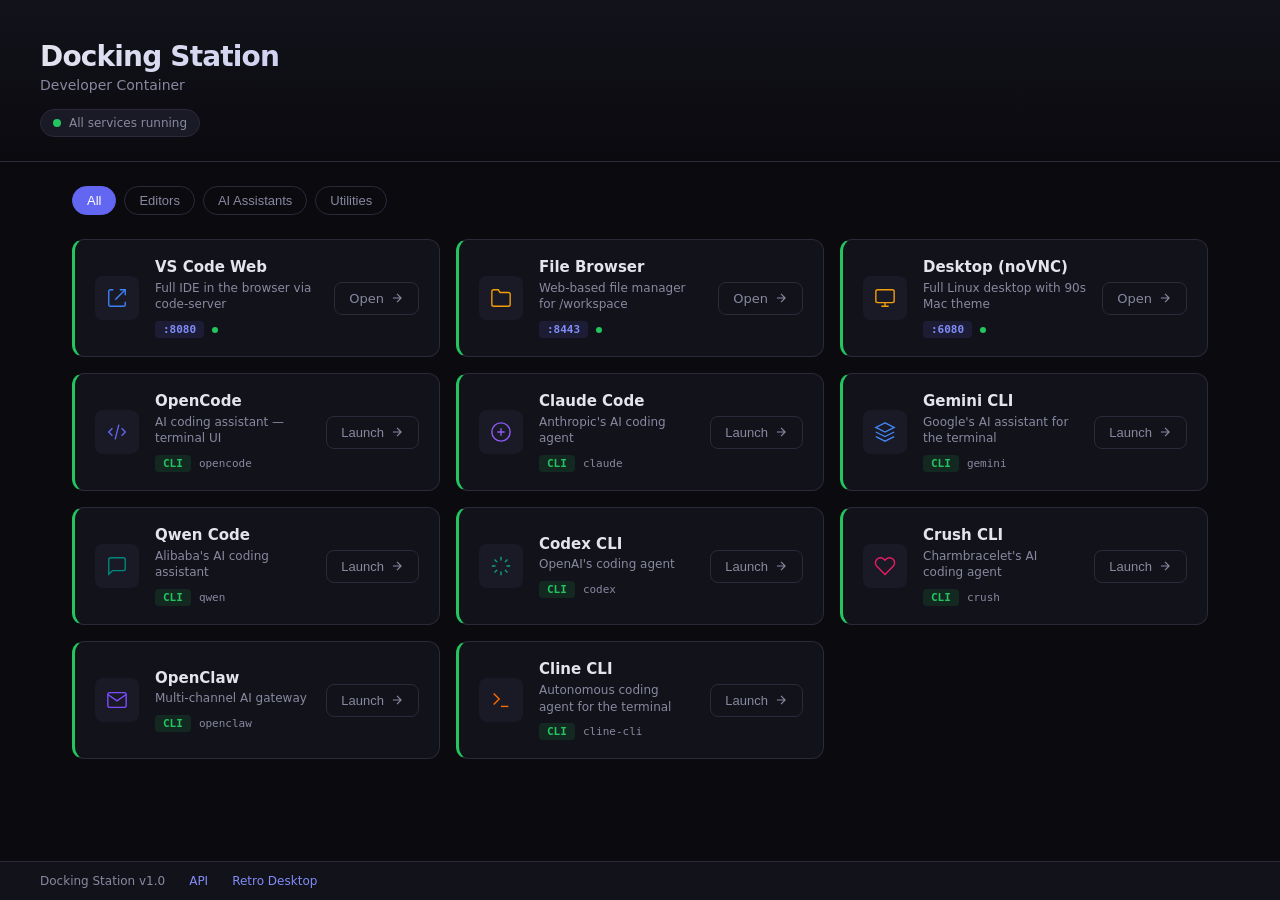
==== dev-container/dashboard/index.html @ e9df4986 "Initial commit: Docking Station developer container Docker container (Ubuntu 22.04, Node 22) with 10" ====
<!DOCTYPE html>
<html lang="en" data-app="dockingstation" data-version="1.0.0">
<head>
  <meta charset="utf-8">
  <meta name="viewport" content="width=device-width, initial-scale=1">
  <title>Docking Station</title>
  <meta name="description" content="Developer container dashboard with AI coding tools">
  <link rel="stylesheet" href="style.css">
  <script type="application/ld+json">
  {
    "@context": "https://schema.org",
    "@type": "WebApplication",
    "name": "Docking Station",
    "description": "Developer container with 10 AI coding tools, accessible via web dashboard",
    "applicationCategory": "DeveloperApplication",
    "operatingSystem": "Ubuntu 22.04 LTS"
  }
  </script>
</head>
<body>
  <header role="banner">
    <div class="header-content">
      <h1>Docking Station</h1>
      <p class="subtitle">Developer Container</p>
      <div class="status-bar" role="status" aria-live="polite">
        <span class="status-dot" id="status-dot"></span>
        <span id="status-text">Checking services...</span>
      </div>
    </div>
  </header>

  <main role="main">
    <nav aria-label="Tool categories">
      <div class="filter-bar">
        <button class="filter-btn active" data-filter="all">All</button>
        <button class="filter-btn" data-filter="editor">Editors</button>
        <button class="filter-btn" data-filter="ai">AI Assistants</button>
        <button class="filter-btn" data-filter="utility">Utilities</button>
      </div>
    </nav>

    <section class="tools-grid" aria-label="Available tools">
      <!-- Each tool card has data attributes for agent parsing -->

      <article class="tool-card" data-tool="code-server" data-category="editor" data-port="8080" data-status="unknown">
        <div class="card-icon editor-icon">
          <svg viewBox="0 0 24 24" fill="none" stroke="currentColor" stroke-width="1.5">
            <path d="M8 3H5a2 2 0 00-2 2v14a2 2 0 002 2h14a2 2 0 002-2v-3"/>
            <path d="M15 3h6v6"/><path d="M10 14L21 3"/>
          </svg>
        </div>
        <div class="card-body">
          <h2>VS Code Web</h2>
          <p class="card-desc">Full IDE in the browser via code-server</p>
          <div class="card-meta">
            <span class="port-badge">:8080</span>
            <span class="status-indicator" aria-label="status"></span>
          </div>
        </div>
        <a href="/code-server/" class="card-link" target="_blank" rel="noopener" aria-label="Open VS Code Web">
          <span class="link-text">Open</span>
          <svg viewBox="0 0 24 24" fill="none" stroke="currentColor" stroke-width="2" class="arrow-icon">
            <path d="M5 12h14M12 5l7 7-7 7"/>
          </svg>
        </a>
      </article>

      <article class="tool-card" data-tool="filebrowser" data-category="utility" data-port="8443" data-status="unknown">
        <div class="card-icon utility-icon">
          <svg viewBox="0 0 24 24" fill="none" stroke="currentColor" stroke-width="1.5">
            <path d="M22 19a2 2 0 01-2 2H4a2 2 0 01-2-2V5a2 2 0 012-2h5l2 3h9a2 2 0 012 2z"/>
          </svg>
        </div>
        <div class="card-body">
          <h2>File Browser</h2>
          <p class="card-desc">Web-based file manager for /workspace</p>
          <div class="card-meta">
            <span class="port-badge">:8443</span>
            <span class="status-indicator" aria-label="status"></span>
          </div>
        </div>
        <a href="/files/" class="card-link" target="_blank" rel="noopener" aria-label="Open File Browser">
          <span class="link-text">Open</span>
          <svg viewBox="0 0 24 24" fill="none" stroke="currentColor" stroke-width="2" class="arrow-icon">
            <path d="M5 12h14M12 5l7 7-7 7"/>
          </svg>
        </a>
      </article>

      <article class="tool-card" data-tool="novnc" data-category="utility" data-port="6080" data-status="unknown">
        <div class="card-icon utility-icon">
          <svg viewBox="0 0 24 24" fill="none" stroke="currentColor" stroke-width="1.5">
            <rect x="2" y="3" width="20" height="14" rx="2"/>
            <path d="M8 21h8M12 17v4"/>
          </svg>
        </div>
        <div class="card-body">
          <h2>Desktop (noVNC)</h2>
          <p class="card-desc">Full Linux desktop with 90s Mac theme</p>
          <div class="card-meta">
            <span class="port-badge">:6080</span>
            <span class="status-indicator" aria-label="status"></span>
          </div>
        </div>
        <a href="/desktop/" class="card-link" target="_blank" rel="noopener" aria-label="Open Desktop">
          <span class="link-text">Open</span>
          <svg viewBox="0 0 24 24" fill="none" stroke="currentColor" stroke-width="2" class="arrow-icon">
            <path d="M5 12h14M12 5l7 7-7 7"/>
          </svg>
        </a>
      </article>

      <article class="tool-card cli-tool" data-tool="opencode" data-category="ai" data-command="opencode" data-status="installed">
        <div class="card-icon ai-icon">
          <svg viewBox="0 0 24 24" fill="none" stroke="currentColor" stroke-width="1.5">
            <path d="M7 8l-4 4 4 4M17 8l4 4-4 4M14 4l-4 16"/>
          </svg>
        </div>
        <div class="card-body">
          <h2>OpenCode</h2>
          <p class="card-desc">AI coding assistant — terminal UI</p>
          <div class="card-meta">
            <span class="cli-badge">CLI</span>
            <code class="cmd">opencode</code>
          </div>
        </div>
        <button class="card-link launch-cli" data-cmd="opencode" aria-label="Launch OpenCode in terminal">
          <span class="link-text">Launch</span>
          <svg viewBox="0 0 24 24" fill="none" stroke="currentColor" stroke-width="2" class="arrow-icon">
            <path d="M5 12h14M12 5l7 7-7 7"/>
          </svg>
        </button>
      </article>

      <article class="tool-card cli-tool" data-tool="claude-code" data-category="ai" data-command="claude" data-status="installed">
        <div class="card-icon ai-icon" style="--accent: #8B5CF6">
          <svg viewBox="0 0 24 24" fill="none" stroke="currentColor" stroke-width="1.5">
            <circle cx="12" cy="12" r="10"/><path d="M8 12h8M12 8v8"/>
          </svg>
        </div>
        <div class="card-body">
          <h2>Claude Code</h2>
          <p class="card-desc">Anthropic's AI coding agent</p>
          <div class="card-meta">
            <span class="cli-badge">CLI</span>
            <code class="cmd">claude</code>
          </div>
        </div>
        <button class="card-link launch-cli" data-cmd="claude" aria-label="Launch Claude Code in terminal">
          <span class="link-text">Launch</span>
          <svg viewBox="0 0 24 24" fill="none" stroke="currentColor" stroke-width="2" class="arrow-icon">
            <path d="M5 12h14M12 5l7 7-7 7"/>
          </svg>
        </button>
      </article>

      <article class="tool-card cli-tool" data-tool="gemini-cli" data-category="ai" data-command="gemini" data-status="installed">
        <div class="card-icon ai-icon" style="--accent: #4285F4">
          <svg viewBox="0 0 24 24" fill="none" stroke="currentColor" stroke-width="1.5">
            <path d="M12 2L2 7l10 5 10-5-10-5zM2 17l10 5 10-5M2 12l10 5 10-5"/>
          </svg>
        </div>
        <div class="card-body">
          <h2>Gemini CLI</h2>
          <p class="card-desc">Google's AI assistant for the terminal</p>
          <div class="card-meta">
            <span class="cli-badge">CLI</span>
            <code class="cmd">gemini</code>
          </div>
        </div>
        <button class="card-link launch-cli" data-cmd="gemini" aria-label="Launch Gemini CLI in terminal">
          <span class="link-text">Launch</span>
          <svg viewBox="0 0 24 24" fill="none" stroke="currentColor" stroke-width="2" class="arrow-icon">
            <path d="M5 12h14M12 5l7 7-7 7"/>
          </svg>
        </button>
      </article>

      <article class="tool-card cli-tool" data-tool="qwen-code" data-category="ai" data-command="qwen" data-status="installed">
        <div class="card-icon ai-icon" style="--accent: #00897B">
          <svg viewBox="0 0 24 24" fill="none" stroke="currentColor" stroke-width="1.5">
            <path d="M21 15a2 2 0 01-2 2H7l-4 4V5a2 2 0 012-2h14a2 2 0 012 2z"/>
          </svg>
        </div>
        <div class="card-body">
          <h2>Qwen Code</h2>
          <p class="card-desc">Alibaba's AI coding assistant</p>
          <div class="card-meta">
            <span class="cli-badge">CLI</span>
            <code class="cmd">qwen</code>
          </div>
        </div>
        <button class="card-link launch-cli" data-cmd="qwen" aria-label="Launch Qwen Code in terminal">
          <span class="link-text">Launch</span>
          <svg viewBox="0 0 24 24" fill="none" stroke="currentColor" stroke-width="2" class="arrow-icon">
            <path d="M5 12h14M12 5l7 7-7 7"/>
          </svg>
        </button>
      </article>

      <article class="tool-card cli-tool" data-tool="codex-cli" data-category="ai" data-command="codex" data-status="installed">
        <div class="card-icon ai-icon" style="--accent: #10A37F">
          <svg viewBox="0 0 24 24" fill="none" stroke="currentColor" stroke-width="1.5">
            <path d="M12 2v4M12 18v4M4.93 4.93l2.83 2.83M16.24 16.24l2.83 2.83M2 12h4M18 12h4M4.93 19.07l2.83-2.83M16.24 7.76l2.83-2.83"/>
          </svg>
        </div>
        <div class="card-body">
          <h2>Codex CLI</h2>
          <p class="card-desc">OpenAI's coding agent</p>
          <div class="card-meta">
            <span class="cli-badge">CLI</span>
            <code class="cmd">codex</code>
          </div>
        </div>
        <button class="card-link launch-cli" data-cmd="codex" aria-label="Launch Codex CLI in terminal">
          <span class="link-text">Launch</span>
          <svg viewBox="0 0 24 24" fill="none" stroke="currentColor" stroke-width="2" class="arrow-icon">
            <path d="M5 12h14M12 5l7 7-7 7"/>
          </svg>
        </button>
      </article>

      <article class="tool-card cli-tool" data-tool="crush-cli" data-category="ai" data-command="crush" data-status="installed">
        <div class="card-icon ai-icon" style="--accent: #E91E63">
          <svg viewBox="0 0 24 24" fill="none" stroke="currentColor" stroke-width="1.5">
            <path d="M20.84 4.61a5.5 5.5 0 00-7.78 0L12 5.67l-1.06-1.06a5.5 5.5 0 00-7.78 7.78l1.06 1.06L12 21.23l7.78-7.78 1.06-1.06a5.5 5.5 0 000-7.78z"/>
          </svg>
        </div>
        <div class="card-body">
          <h2>Crush CLI</h2>
          <p class="card-desc">Charmbracelet's AI coding agent</p>
          <div class="card-meta">
            <span class="cli-badge">CLI</span>
            <code class="cmd">crush</code>
          </div>
        </div>
        <button class="card-link launch-cli" data-cmd="crush" aria-label="Launch Crush CLI in terminal">
          <span class="link-text">Launch</span>
          <svg viewBox="0 0 24 24" fill="none" stroke="currentColor" stroke-width="2" class="arrow-icon">
            <path d="M5 12h14M12 5l7 7-7 7"/>
          </svg>
        </button>
      </article>

      <article class="tool-card cli-tool" data-tool="openclaw" data-category="ai" data-command="openclaw" data-status="installed">
        <div class="card-icon ai-icon" style="--accent: #7C4DFF">
          <svg viewBox="0 0 24 24" fill="none" stroke="currentColor" stroke-width="1.5">
            <path d="M4 4h16c1.1 0 2 .9 2 2v12c0 1.1-.9 2-2 2H4c-1.1 0-2-.9-2-2V6c0-1.1.9-2 2-2z"/>
            <path d="M22 6l-10 7L2 6"/>
          </svg>
        </div>
        <div class="card-body">
          <h2>OpenClaw</h2>
          <p class="card-desc">Multi-channel AI gateway</p>
          <div class="card-meta">
            <span class="cli-badge">CLI</span>
            <code class="cmd">openclaw</code>
          </div>
        </div>
        <button class="card-link launch-cli" data-cmd="openclaw" aria-label="Launch OpenClaw in terminal">
          <span class="link-text">Launch</span>
          <svg viewBox="0 0 24 24" fill="none" stroke="currentColor" stroke-width="2" class="arrow-icon">
            <path d="M5 12h14M12 5l7 7-7 7"/>
          </svg>
        </button>
      </article>

      <article class="tool-card cli-tool" data-tool="cline-cli" data-category="ai" data-command="cline-cli" data-status="installed">
        <div class="card-icon ai-icon" style="--accent: #FF6D00">
          <svg viewBox="0 0 24 24" fill="none" stroke="currentColor" stroke-width="1.5">
            <polyline points="4 17 10 11 4 5"/><line x1="12" y1="19" x2="20" y2="19"/>
          </svg>
        </div>
        <div class="card-body">
          <h2>Cline CLI</h2>
          <p class="card-desc">Autonomous coding agent for the terminal</p>
          <div class="card-meta">
            <span class="cli-badge">CLI</span>
            <code class="cmd">cline-cli</code>
          </div>
        </div>
        <button class="card-link launch-cli" data-cmd="cline-cli" aria-label="Launch Cline CLI in terminal">
          <span class="link-text">Launch</span>
          <svg viewBox="0 0 24 24" fill="none" stroke="currentColor" stroke-width="2" class="arrow-icon">
            <path d="M5 12h14M12 5l7 7-7 7"/>
          </svg>
        </button>
      </article>

    </section>
  </main>

  <footer role="contentinfo">
    <div class="footer-content">
      <span>Docking Station v1.0</span>
      <a href="/api/tools" target="_blank" aria-label="Tools API (JSON)">API</a>
      <a href="/desktop/" target="_blank" aria-label="Open retro desktop">Retro Desktop</a>
    </div>
  </footer>

  <script src="app.js"></script>
</body>
</html>
---- dev-container/dashboard/style.css ----
/* ── Docking Station Dashboard ── */

:root {
  --bg:        #0a0a0f;
  --surface:   #12121a;
  --surface-2: #1a1a26;
  --border:    #2a2a3a;
  --text:      #e4e4ef;
  --text-dim:  #8888a0;
  --accent:    #6366f1;
  --accent-2:  #818cf8;
  --green:     #22c55e;
  --red:       #ef4444;
  --yellow:    #eab308;
  --radius:    12px;
  --radius-sm: 8px;
}

* { margin: 0; padding: 0; box-sizing: border-box; }

body {
  font-family: -apple-system, BlinkMacSystemFont, 'Inter', 'Segoe UI', system-ui, sans-serif;
  background: var(--bg);
  color: var(--text);
  min-height: 100vh;
  -webkit-font-smoothing: antialiased;
}

/* ── Header ── */

header {
  padding: 2.5rem 2rem 1.5rem;
  background: linear-gradient(180deg, var(--surface) 0%, transparent 100%);
  border-bottom: 1px solid var(--border);
}

.header-content {
  max-width: 1200px;
  margin: 0 auto;
}

h1 {
  font-size: 1.75rem;
  font-weight: 700;
  letter-spacing: -0.03em;
  background: linear-gradient(135deg, var(--text) 0%, var(--accent-2) 100%);
  -webkit-background-clip: text;
  -webkit-text-fill-color: transparent;
  background-clip: text;
}

.subtitle {
  color: var(--text-dim);
  font-size: 0.875rem;
  margin-top: 0.25rem;
}

.status-bar {
  display: inline-flex;
  align-items: center;
  gap: 0.5rem;
  margin-top: 1rem;
  padding: 0.375rem 0.75rem;
  background: var(--surface-2);
  border: 1px solid var(--border);
  border-radius: 100px;
  font-size: 0.75rem;
  color: var(--text-dim);
}

.status-dot {
  width: 8px;
  height: 8px;
  border-radius: 50%;
  background: var(--yellow);
  transition: background 0.3s;
}

.status-dot.ok { background: var(--green); }
.status-dot.err { background: var(--red); }

/* ── Filter bar ── */

.filter-bar {
  max-width: 1200px;
  margin: 1.5rem auto 0;
  padding: 0 2rem;
  display: flex;
  gap: 0.5rem;
}

.filter-btn {
  padding: 0.375rem 0.875rem;
  border: 1px solid var(--border);
  border-radius: 100px;
  background: transparent;
  color: var(--text-dim);
  font-size: 0.8125rem;
  cursor: pointer;
  transition: all 0.2s;
}

.filter-btn:hover {
  border-color: var(--accent);
  color: var(--text);
}

.filter-btn.active {
  background: var(--accent);
  border-color: var(--accent);
  color: #fff;
}

/* ── Tools Grid ── */

.tools-grid {
  max-width: 1200px;
  margin: 1.5rem auto 3rem;
  padding: 0 2rem;
  display: grid;
  grid-template-columns: repeat(auto-fill, minmax(320px, 1fr));
  gap: 1rem;
}

/* ── Tool Card ── */

.tool-card {
  position: relative;
  display: grid;
  grid-template-columns: auto 1fr auto;
  align-items: center;
  gap: 1rem;
  padding: 1.125rem 1.25rem;
  background: var(--surface);
  border: 1px solid var(--border);
  border-radius: var(--radius);
  transition: all 0.2s ease;
}

.tool-card:hover {
  border-color: var(--accent);
  background: var(--surface-2);
  transform: translateY(-1px);
  box-shadow: 0 4px 24px rgba(99, 102, 241, 0.08);
}

.tool-card[data-status="up"] {
  border-left: 3px solid var(--green);
}

.tool-card[data-status="down"] {
  border-left: 3px solid var(--red);
  opacity: 0.6;
}

.tool-card.hidden {
  display: none;
}

/* ── Card Icon ── */

.card-icon {
  width: 44px;
  height: 44px;
  display: flex;
  align-items: center;
  justify-content: center;
  border-radius: var(--radius-sm);
  background: var(--surface-2);
  color: var(--accent, #6366f1);
}

.card-icon svg {
  width: 22px;
  height: 22px;
}

.editor-icon { color: #3B82F6; }
.ai-icon     { color: var(--accent, #6366f1); }
.utility-icon { color: #F59E0B; }

/* ── Card Body ── */

.card-body h2 {
  font-size: 0.9375rem;
  font-weight: 600;
  line-height: 1.3;
}

.card-desc {
  font-size: 0.75rem;
  color: var(--text-dim);
  margin-top: 0.125rem;
  line-height: 1.4;
}

.card-meta {
  display: flex;
  align-items: center;
  gap: 0.5rem;
  margin-top: 0.5rem;
}

.port-badge, .cli-badge {
  padding: 0.125rem 0.5rem;
  border-radius: 4px;
  font-size: 0.6875rem;
  font-weight: 600;
  font-family: 'SF Mono', 'Fira Code', monospace;
}

.port-badge {
  background: rgba(99, 102, 241, 0.12);
  color: var(--accent-2);
}

.cli-badge {
  background: rgba(34, 197, 94, 0.12);
  color: var(--green);
}

.cmd {
  font-size: 0.6875rem;
  color: var(--text-dim);
  font-family: 'SF Mono', 'Fira Code', monospace;
}

.status-indicator {
  width: 6px;
  height: 6px;
  border-radius: 50%;
  background: var(--text-dim);
  transition: background 0.3s;
}

.tool-card[data-status="up"] .status-indicator { background: var(--green); }
.tool-card[data-status="down"] .status-indicator { background: var(--red); }

/* ── Card Link / Launch Button ── */

.card-link {
  display: flex;
  align-items: center;
  gap: 0.375rem;
  padding: 0.5rem 0.875rem;
  border: 1px solid var(--border);
  border-radius: var(--radius-sm);
  background: transparent;
  color: var(--text-dim);
  text-decoration: none;
  font-size: 0.8125rem;
  font-weight: 500;
  cursor: pointer;
  transition: all 0.2s;
  white-space: nowrap;
}

.card-link:hover {
  background: var(--accent);
  border-color: var(--accent);
  color: #fff;
}

.arrow-icon {
  width: 14px;
  height: 14px;
  transition: transform 0.2s;
}

.card-link:hover .arrow-icon {
  transform: translateX(2px);
}

/* ── Footer ── */

footer {
  position: fixed;
  bottom: 0;
  left: 0;
  right: 0;
  padding: 0.75rem 2rem;
  background: var(--surface);
  border-top: 1px solid var(--border);
}

.footer-content {
  max-width: 1200px;
  margin: 0 auto;
  display: flex;
  align-items: center;
  gap: 1.5rem;
  font-size: 0.75rem;
  color: var(--text-dim);
}

.footer-content a {
  color: var(--accent-2);
  text-decoration: none;
}

.footer-content a:hover {
  text-decoration: underline;
}

/* ── Responsive ── */

@media (max-width: 700px) {
  .tools-grid {
    grid-template-columns: 1fr;
    padding: 0 1rem;
  }

  header { padding: 1.5rem 1rem 1rem; }
  .filter-bar { padding: 0 1rem; }
}

/* ── Animation ── */

@keyframes fadeIn {
  from { opacity: 0; transform: translateY(8px); }
  to   { opacity: 1; transform: translateY(0); }
}

.tool-card {
  animation: fadeIn 0.3s ease both;
}

.tool-card:nth-child(1)  { animation-delay: 0.02s; }
.tool-card:nth-child(2)  { animation-delay: 0.04s; }
.tool-card:nth-child(3)  { animation-delay: 0.06s; }
.tool-card:nth-child(4)  { animation-delay: 0.08s; }
.tool-card:nth-child(5)  { animation-delay: 0.10s; }
.tool-card:nth-child(6)  { animation-delay: 0.12s; }
.tool-card:nth-child(7)  { animation-delay: 0.14s; }
.tool-card:nth-child(8)  { animation-delay: 0.16s; }
.tool-card:nth-child(9)  { animation-delay: 0.18s; }
.tool-card:nth-child(10) { animation-delay: 0.20s; }
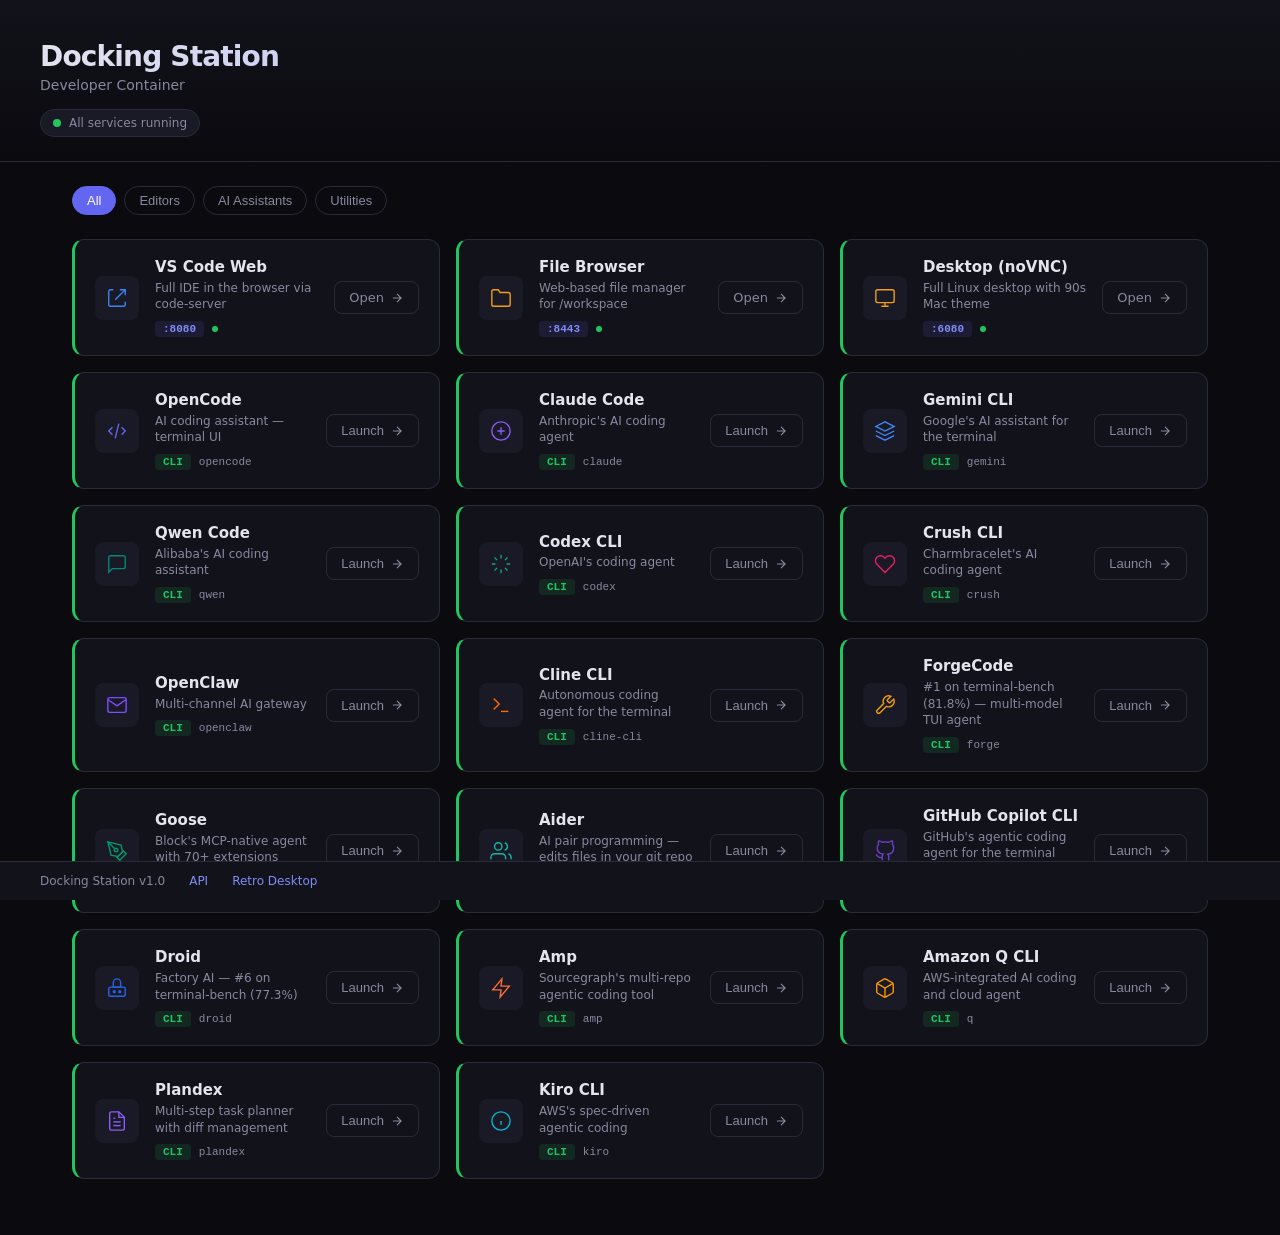
==== commit 24fff5ed: "Add 9 new AI coding tools: ForgeCode, Goose, Aider, Copilot CLI, Droid, Amp, Amazon Q, Plandex, and " ====
--- a/dev-container/dashboard/index.html
+++ b/dev-container/dashboard/index.html
@@ -287,6 +287,211 @@
         </button>
       </article>
 
+      <article class="tool-card cli-tool" data-tool="forgecode" data-category="ai" data-command="forge" data-status="installed">
+        <div class="card-icon ai-icon" style="--accent: #F59E0B">
+          <svg viewBox="0 0 24 24" fill="none" stroke="currentColor" stroke-width="1.5">
+            <path d="M14.7 6.3a1 1 0 000 1.4l1.6 1.6a1 1 0 001.4 0l3.77-3.77a6 6 0 01-7.94 7.94l-6.91 6.91a2.12 2.12 0 01-3-3l6.91-6.91a6 6 0 017.94-7.94l-3.76 3.76z"/>
+          </svg>
+        </div>
+        <div class="card-body">
+          <h2>ForgeCode</h2>
+          <p class="card-desc">#1 on terminal-bench (81.8%) — multi-model TUI agent</p>
+          <div class="card-meta">
+            <span class="cli-badge">CLI</span>
+            <code class="cmd">forge</code>
+          </div>
+        </div>
+        <button class="card-link launch-cli" data-cmd="forge" aria-label="Launch ForgeCode in terminal">
+          <span class="link-text">Launch</span>
+          <svg viewBox="0 0 24 24" fill="none" stroke="currentColor" stroke-width="2" class="arrow-icon">
+            <path d="M5 12h14M12 5l7 7-7 7"/>
+          </svg>
+        </button>
+      </article>
+
+      <article class="tool-card cli-tool" data-tool="goose" data-category="ai" data-command="goose" data-status="installed">
+        <div class="card-icon ai-icon" style="--accent: #059669">
+          <svg viewBox="0 0 24 24" fill="none" stroke="currentColor" stroke-width="1.5">
+            <path d="M12 19l7-7 3 3-7 7-3-3z"/><path d="M18 13l-1.5-7.5L2 2l3.5 14.5L13 18l5-5z"/><path d="M2 2l7.586 7.586"/>
+            <circle cx="11" cy="11" r="2"/>
+          </svg>
+        </div>
+        <div class="card-body">
+          <h2>Goose</h2>
+          <p class="card-desc">Block's MCP-native agent with 70+ extensions</p>
+          <div class="card-meta">
+            <span class="cli-badge">CLI</span>
+            <code class="cmd">goose</code>
+          </div>
+        </div>
+        <button class="card-link launch-cli" data-cmd="goose" aria-label="Launch Goose in terminal">
+          <span class="link-text">Launch</span>
+          <svg viewBox="0 0 24 24" fill="none" stroke="currentColor" stroke-width="2" class="arrow-icon">
+            <path d="M5 12h14M12 5l7 7-7 7"/>
+          </svg>
+        </button>
+      </article>
+
+      <article class="tool-card cli-tool" data-tool="aider" data-category="ai" data-command="aider" data-status="installed">
+        <div class="card-icon ai-icon" style="--accent: #14B8A6">
+          <svg viewBox="0 0 24 24" fill="none" stroke="currentColor" stroke-width="1.5">
+            <path d="M17 21v-2a4 4 0 00-4-4H5a4 4 0 00-4 4v2"/><circle cx="9" cy="7" r="4"/>
+            <path d="M23 21v-2a4 4 0 00-3-3.87"/><path d="M16 3.13a4 4 0 010 7.75"/>
+          </svg>
+        </div>
+        <div class="card-body">
+          <h2>Aider</h2>
+          <p class="card-desc">AI pair programming — edits files in your git repo</p>
+          <div class="card-meta">
+            <span class="cli-badge">CLI</span>
+            <code class="cmd">aider</code>
+          </div>
+        </div>
+        <button class="card-link launch-cli" data-cmd="aider" aria-label="Launch Aider in terminal">
+          <span class="link-text">Launch</span>
+          <svg viewBox="0 0 24 24" fill="none" stroke="currentColor" stroke-width="2" class="arrow-icon">
+            <path d="M5 12h14M12 5l7 7-7 7"/>
+          </svg>
+        </button>
+      </article>
+
+      <article class="tool-card cli-tool" data-tool="copilot-cli" data-category="ai" data-command="github-copilot-cli" data-status="installed">
+        <div class="card-icon ai-icon" style="--accent: #6E40C9">
+          <svg viewBox="0 0 24 24" fill="none" stroke="currentColor" stroke-width="1.5">
+            <path d="M9 19c-5 1.5-5-2.5-7-3m14 6v-3.87a3.37 3.37 0 00-.94-2.61c3.14-.35 6.44-1.54 6.44-7A5.44 5.44 0 0020 4.77 5.07 5.07 0 0019.91 1S18.73.65 16 2.48a13.38 13.38 0 00-7 0C6.27.65 5.09 1 5.09 1A5.07 5.07 0 005 4.77a5.44 5.44 0 00-1.5 3.78c0 5.42 3.3 6.61 6.44 7A3.37 3.37 0 009 18.13V22"/>
+          </svg>
+        </div>
+        <div class="card-body">
+          <h2>GitHub Copilot CLI</h2>
+          <p class="card-desc">GitHub's agentic coding agent for the terminal</p>
+          <div class="card-meta">
+            <span class="cli-badge">CLI</span>
+            <code class="cmd">github-copilot-cli</code>
+          </div>
+        </div>
+        <button class="card-link launch-cli" data-cmd="github-copilot-cli" aria-label="Launch Copilot CLI in terminal">
+          <span class="link-text">Launch</span>
+          <svg viewBox="0 0 24 24" fill="none" stroke="currentColor" stroke-width="2" class="arrow-icon">
+            <path d="M5 12h14M12 5l7 7-7 7"/>
+          </svg>
+        </button>
+      </article>
+
+      <article class="tool-card cli-tool" data-tool="droid" data-category="ai" data-command="droid" data-status="installed">
+        <div class="card-icon ai-icon" style="--accent: #2563EB">
+          <svg viewBox="0 0 24 24" fill="none" stroke="currentColor" stroke-width="1.5">
+            <rect x="3" y="11" width="18" height="10" rx="2"/><path d="M12 2a4 4 0 014 4v5H8V6a4 4 0 014-4z"/>
+            <circle cx="9" cy="16" r="1"/><circle cx="15" cy="16" r="1"/>
+          </svg>
+        </div>
+        <div class="card-body">
+          <h2>Droid</h2>
+          <p class="card-desc">Factory AI — #6 on terminal-bench (77.3%)</p>
+          <div class="card-meta">
+            <span class="cli-badge">CLI</span>
+            <code class="cmd">droid</code>
+          </div>
+        </div>
+        <button class="card-link launch-cli" data-cmd="droid" aria-label="Launch Droid in terminal">
+          <span class="link-text">Launch</span>
+          <svg viewBox="0 0 24 24" fill="none" stroke="currentColor" stroke-width="2" class="arrow-icon">
+            <path d="M5 12h14M12 5l7 7-7 7"/>
+          </svg>
+        </button>
+      </article>
+
+      <article class="tool-card cli-tool" data-tool="amp" data-category="ai" data-command="amp" data-status="installed">
+        <div class="card-icon ai-icon" style="--accent: #FF6B35">
+          <svg viewBox="0 0 24 24" fill="none" stroke="currentColor" stroke-width="1.5">
+            <polygon points="13 2 3 14 12 14 11 22 21 10 12 10 13 2"/>
+          </svg>
+        </div>
+        <div class="card-body">
+          <h2>Amp</h2>
+          <p class="card-desc">Sourcegraph's multi-repo agentic coding tool</p>
+          <div class="card-meta">
+            <span class="cli-badge">CLI</span>
+            <code class="cmd">amp</code>
+          </div>
+        </div>
+        <button class="card-link launch-cli" data-cmd="amp" aria-label="Launch Amp in terminal">
+          <span class="link-text">Launch</span>
+          <svg viewBox="0 0 24 24" fill="none" stroke="currentColor" stroke-width="2" class="arrow-icon">
+            <path d="M5 12h14M12 5l7 7-7 7"/>
+          </svg>
+        </button>
+      </article>
+
+      <article class="tool-card cli-tool" data-tool="amazon-q" data-category="ai" data-command="q" data-status="installed">
+        <div class="card-icon ai-icon" style="--accent: #FF9900">
+          <svg viewBox="0 0 24 24" fill="none" stroke="currentColor" stroke-width="1.5">
+            <path d="M21 16V8a2 2 0 00-1-1.73l-7-4a2 2 0 00-2 0l-7 4A2 2 0 003 8v8a2 2 0 001 1.73l7 4a2 2 0 002 0l7-4A2 2 0 0021 16z"/>
+            <polyline points="3.27 6.96 12 12.01 20.73 6.96"/><line x1="12" y1="22.08" x2="12" y2="12"/>
+          </svg>
+        </div>
+        <div class="card-body">
+          <h2>Amazon Q CLI</h2>
+          <p class="card-desc">AWS-integrated AI coding and cloud agent</p>
+          <div class="card-meta">
+            <span class="cli-badge">CLI</span>
+            <code class="cmd">q</code>
+          </div>
+        </div>
+        <button class="card-link launch-cli" data-cmd="q" aria-label="Launch Amazon Q in terminal">
+          <span class="link-text">Launch</span>
+          <svg viewBox="0 0 24 24" fill="none" stroke="currentColor" stroke-width="2" class="arrow-icon">
+            <path d="M5 12h14M12 5l7 7-7 7"/>
+          </svg>
+        </button>
+      </article>
+
+      <article class="tool-card cli-tool" data-tool="plandex" data-category="ai" data-command="plandex" data-status="installed">
+        <div class="card-icon ai-icon" style="--accent: #8B5CF6">
+          <svg viewBox="0 0 24 24" fill="none" stroke="currentColor" stroke-width="1.5">
+            <path d="M14 2H6a2 2 0 00-2 2v16a2 2 0 002 2h12a2 2 0 002-2V8z"/>
+            <polyline points="14 2 14 8 20 8"/><line x1="16" y1="13" x2="8" y2="13"/>
+            <line x1="16" y1="17" x2="8" y2="17"/><polyline points="10 9 9 9 8 9"/>
+          </svg>
+        </div>
+        <div class="card-body">
+          <h2>Plandex</h2>
+          <p class="card-desc">Multi-step task planner with diff management</p>
+          <div class="card-meta">
+            <span class="cli-badge">CLI</span>
+            <code class="cmd">plandex</code>
+          </div>
+        </div>
+        <button class="card-link launch-cli" data-cmd="plandex" aria-label="Launch Plandex in terminal">
+          <span class="link-text">Launch</span>
+          <svg viewBox="0 0 24 24" fill="none" stroke="currentColor" stroke-width="2" class="arrow-icon">
+            <path d="M5 12h14M12 5l7 7-7 7"/>
+          </svg>
+        </button>
+      </article>
+
+
+      <article class="tool-card cli-tool" data-tool="kiro-cli" data-category="ai" data-command="kiro" data-status="installed">
+        <div class="card-icon ai-icon" style="--accent: #06B6D4">
+          <svg viewBox="0 0 24 24" fill="none" stroke="currentColor" stroke-width="1.5">
+            <circle cx="12" cy="12" r="10"/><path d="M12 16v-4"/><path d="M12 8h.01"/>
+          </svg>
+        </div>
+        <div class="card-body">
+          <h2>Kiro CLI</h2>
+          <p class="card-desc">AWS's spec-driven agentic coding</p>
+          <div class="card-meta">
+            <span class="cli-badge">CLI</span>
+            <code class="cmd">kiro</code>
+          </div>
+        </div>
+        <button class="card-link launch-cli" data-cmd="kiro" aria-label="Launch Kiro in terminal">
+          <span class="link-text">Launch</span>
+          <svg viewBox="0 0 24 24" fill="none" stroke="currentColor" stroke-width="2" class="arrow-icon">
+            <path d="M5 12h14M12 5l7 7-7 7"/>
+          </svg>
+        </button>
+      </article>
+
     </section>
   </main>
 
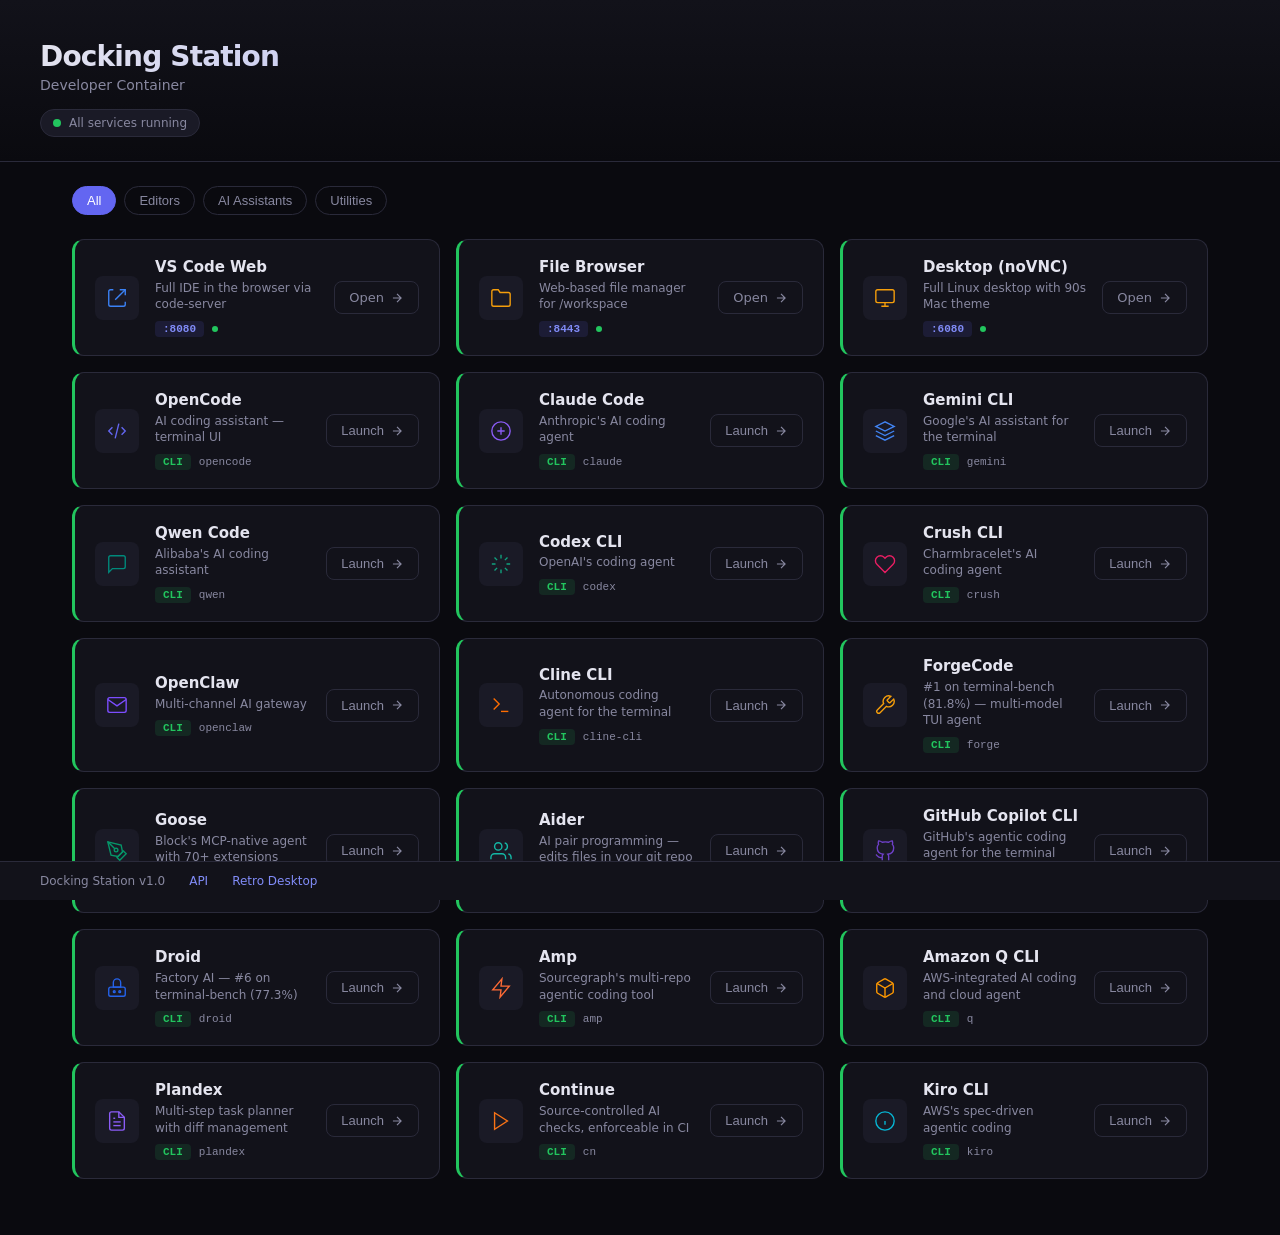
==== commit acdbbc6d: "Add Continue CLI (@continuedev/cli v1.5.45) Source-controlled AI checks enforceable in CI. Binary na" ====
--- a/dev-container/dashboard/index.html
+++ b/dev-container/dashboard/index.html
@@ -470,6 +470,28 @@
       </article>
 
 
+      <article class="tool-card cli-tool" data-tool="continue" data-category="ai" data-command="cn" data-status="installed">
+        <div class="card-icon ai-icon" style="--accent: #F97316">
+          <svg viewBox="0 0 24 24" fill="none" stroke="currentColor" stroke-width="1.5">
+            <polygon points="5 3 19 12 5 21 5 3"/>
+          </svg>
+        </div>
+        <div class="card-body">
+          <h2>Continue</h2>
+          <p class="card-desc">Source-controlled AI checks, enforceable in CI</p>
+          <div class="card-meta">
+            <span class="cli-badge">CLI</span>
+            <code class="cmd">cn</code>
+          </div>
+        </div>
+        <button class="card-link launch-cli" data-cmd="cn" aria-label="Launch Continue in terminal">
+          <span class="link-text">Launch</span>
+          <svg viewBox="0 0 24 24" fill="none" stroke="currentColor" stroke-width="2" class="arrow-icon">
+            <path d="M5 12h14M12 5l7 7-7 7"/>
+          </svg>
+        </button>
+      </article>
+
       <article class="tool-card cli-tool" data-tool="kiro-cli" data-category="ai" data-command="kiro" data-status="installed">
         <div class="card-icon ai-icon" style="--accent: #06B6D4">
           <svg viewBox="0 0 24 24" fill="none" stroke="currentColor" stroke-width="1.5">
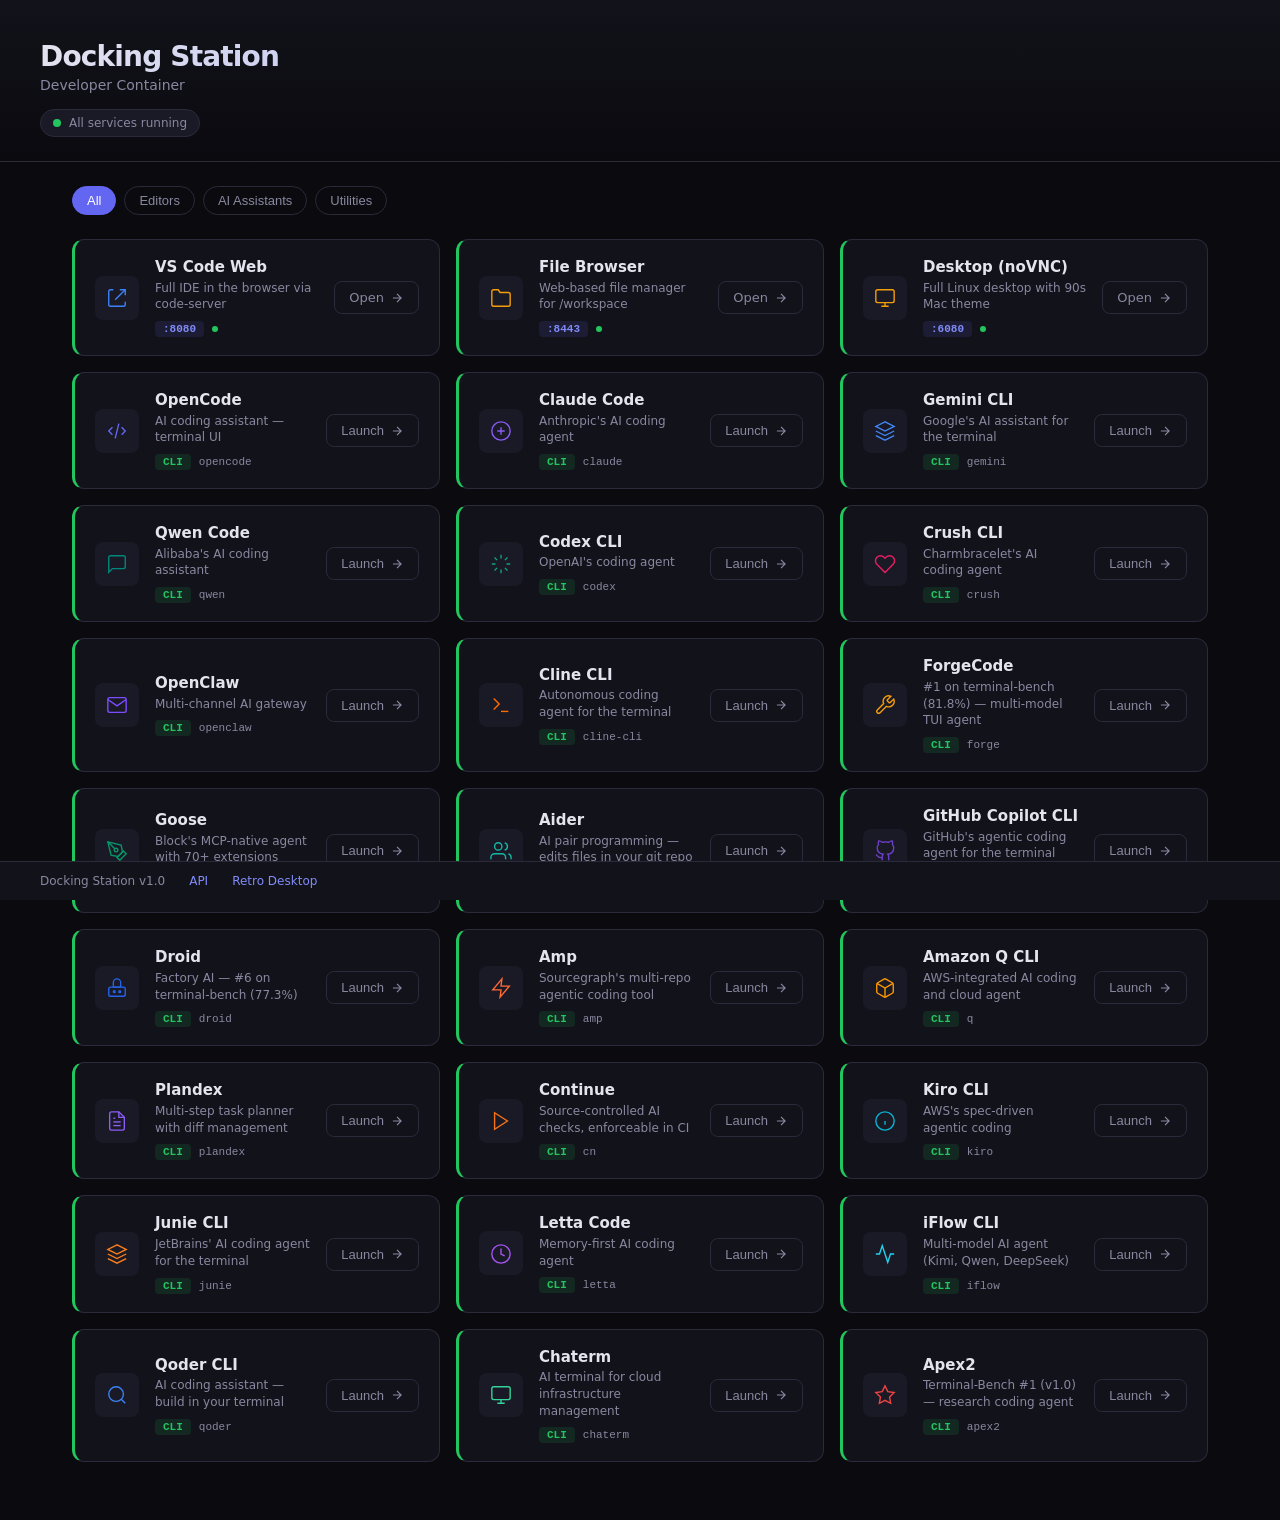
==== commit 0c003db4: "Add Junie, Letta Code, iFlow, Qoder, Chaterm, Apex2 + update README Total: 25 tools (22 AI coding ag" ====
--- a/dev-container/dashboard/index.html
+++ b/dev-container/dashboard/index.html
@@ -514,6 +514,138 @@
         </button>
       </article>
 
+      <article class="tool-card cli-tool" data-tool="junie" data-category="ai" data-command="junie" data-status="installed">
+        <div class="card-icon ai-icon" style="--accent: #FC801D">
+          <svg viewBox="0 0 24 24" fill="none" stroke="currentColor" stroke-width="1.5">
+            <path d="M12 2L2 7l10 5 10-5-10-5zM2 17l10 5 10-5M2 12l10 5 10-5"/>
+          </svg>
+        </div>
+        <div class="card-body">
+          <h2>Junie CLI</h2>
+          <p class="card-desc">JetBrains' AI coding agent for the terminal</p>
+          <div class="card-meta">
+            <span class="cli-badge">CLI</span>
+            <code class="cmd">junie</code>
+          </div>
+        </div>
+        <button class="card-link launch-cli" data-cmd="junie" aria-label="Launch Junie in terminal">
+          <span class="link-text">Launch</span>
+          <svg viewBox="0 0 24 24" fill="none" stroke="currentColor" stroke-width="2" class="arrow-icon">
+            <path d="M5 12h14M12 5l7 7-7 7"/>
+          </svg>
+        </button>
+      </article>
+
+      <article class="tool-card cli-tool" data-tool="letta-code" data-category="ai" data-command="letta" data-status="installed">
+        <div class="card-icon ai-icon" style="--accent: #A855F7">
+          <svg viewBox="0 0 24 24" fill="none" stroke="currentColor" stroke-width="1.5">
+            <path d="M12 2a10 10 0 110 20 10 10 0 010-20z"/><path d="M12 6v6l4 2"/>
+          </svg>
+        </div>
+        <div class="card-body">
+          <h2>Letta Code</h2>
+          <p class="card-desc">Memory-first AI coding agent</p>
+          <div class="card-meta">
+            <span class="cli-badge">CLI</span>
+            <code class="cmd">letta</code>
+          </div>
+        </div>
+        <button class="card-link launch-cli" data-cmd="letta" aria-label="Launch Letta Code in terminal">
+          <span class="link-text">Launch</span>
+          <svg viewBox="0 0 24 24" fill="none" stroke="currentColor" stroke-width="2" class="arrow-icon">
+            <path d="M5 12h14M12 5l7 7-7 7"/>
+          </svg>
+        </button>
+      </article>
+
+      <article class="tool-card cli-tool" data-tool="iflow-cli" data-category="ai" data-command="iflow" data-status="installed">
+        <div class="card-icon ai-icon" style="--accent: #22D3EE">
+          <svg viewBox="0 0 24 24" fill="none" stroke="currentColor" stroke-width="1.5">
+            <path d="M22 12h-4l-3 9L9 3l-3 9H2"/>
+          </svg>
+        </div>
+        <div class="card-body">
+          <h2>iFlow CLI</h2>
+          <p class="card-desc">Multi-model AI agent (Kimi, Qwen, DeepSeek)</p>
+          <div class="card-meta">
+            <span class="cli-badge">CLI</span>
+            <code class="cmd">iflow</code>
+          </div>
+        </div>
+        <button class="card-link launch-cli" data-cmd="iflow" aria-label="Launch iFlow in terminal">
+          <span class="link-text">Launch</span>
+          <svg viewBox="0 0 24 24" fill="none" stroke="currentColor" stroke-width="2" class="arrow-icon">
+            <path d="M5 12h14M12 5l7 7-7 7"/>
+          </svg>
+        </button>
+      </article>
+
+      <article class="tool-card cli-tool" data-tool="qoder" data-category="ai" data-command="qoder" data-status="installed">
+        <div class="card-icon ai-icon" style="--accent: #3B82F6">
+          <svg viewBox="0 0 24 24" fill="none" stroke="currentColor" stroke-width="1.5">
+            <circle cx="11" cy="11" r="8"/><line x1="21" y1="21" x2="16.65" y2="16.65"/>
+          </svg>
+        </div>
+        <div class="card-body">
+          <h2>Qoder CLI</h2>
+          <p class="card-desc">AI coding assistant — build in your terminal</p>
+          <div class="card-meta">
+            <span class="cli-badge">CLI</span>
+            <code class="cmd">qoder</code>
+          </div>
+        </div>
+        <button class="card-link launch-cli" data-cmd="qoder" aria-label="Launch Qoder in terminal">
+          <span class="link-text">Launch</span>
+          <svg viewBox="0 0 24 24" fill="none" stroke="currentColor" stroke-width="2" class="arrow-icon">
+            <path d="M5 12h14M12 5l7 7-7 7"/>
+          </svg>
+        </button>
+      </article>
+
+      <article class="tool-card cli-tool" data-tool="chaterm" data-category="ai" data-command="chaterm" data-status="installed">
+        <div class="card-icon ai-icon" style="--accent: #34D399">
+          <svg viewBox="0 0 24 24" fill="none" stroke="currentColor" stroke-width="1.5">
+            <rect x="2" y="3" width="20" height="14" rx="2"/><path d="M8 21h8M12 17v4"/>
+          </svg>
+        </div>
+        <div class="card-body">
+          <h2>Chaterm</h2>
+          <p class="card-desc">AI terminal for cloud infrastructure management</p>
+          <div class="card-meta">
+            <span class="cli-badge">CLI</span>
+            <code class="cmd">chaterm</code>
+          </div>
+        </div>
+        <button class="card-link launch-cli" data-cmd="chaterm" aria-label="Launch Chaterm in terminal">
+          <span class="link-text">Launch</span>
+          <svg viewBox="0 0 24 24" fill="none" stroke="currentColor" stroke-width="2" class="arrow-icon">
+            <path d="M5 12h14M12 5l7 7-7 7"/>
+          </svg>
+        </button>
+      </article>
+
+      <article class="tool-card cli-tool" data-tool="apex2" data-category="ai" data-command="apex2" data-status="installed">
+        <div class="card-icon ai-icon" style="--accent: #EF4444">
+          <svg viewBox="0 0 24 24" fill="none" stroke="currentColor" stroke-width="1.5">
+            <polygon points="12 2 15.09 8.26 22 9.27 17 14.14 18.18 21.02 12 17.77 5.82 21.02 7 14.14 2 9.27 8.91 8.26 12 2"/>
+          </svg>
+        </div>
+        <div class="card-body">
+          <h2>Apex2</h2>
+          <p class="card-desc">Terminal-Bench #1 (v1.0) — research coding agent</p>
+          <div class="card-meta">
+            <span class="cli-badge">CLI</span>
+            <code class="cmd">apex2</code>
+          </div>
+        </div>
+        <button class="card-link launch-cli" data-cmd="apex2" aria-label="Launch Apex2 in terminal">
+          <span class="link-text">Launch</span>
+          <svg viewBox="0 0 24 24" fill="none" stroke="currentColor" stroke-width="2" class="arrow-icon">
+            <path d="M5 12h14M12 5l7 7-7 7"/>
+          </svg>
+        </button>
+      </article>
+
     </section>
   </main>
 
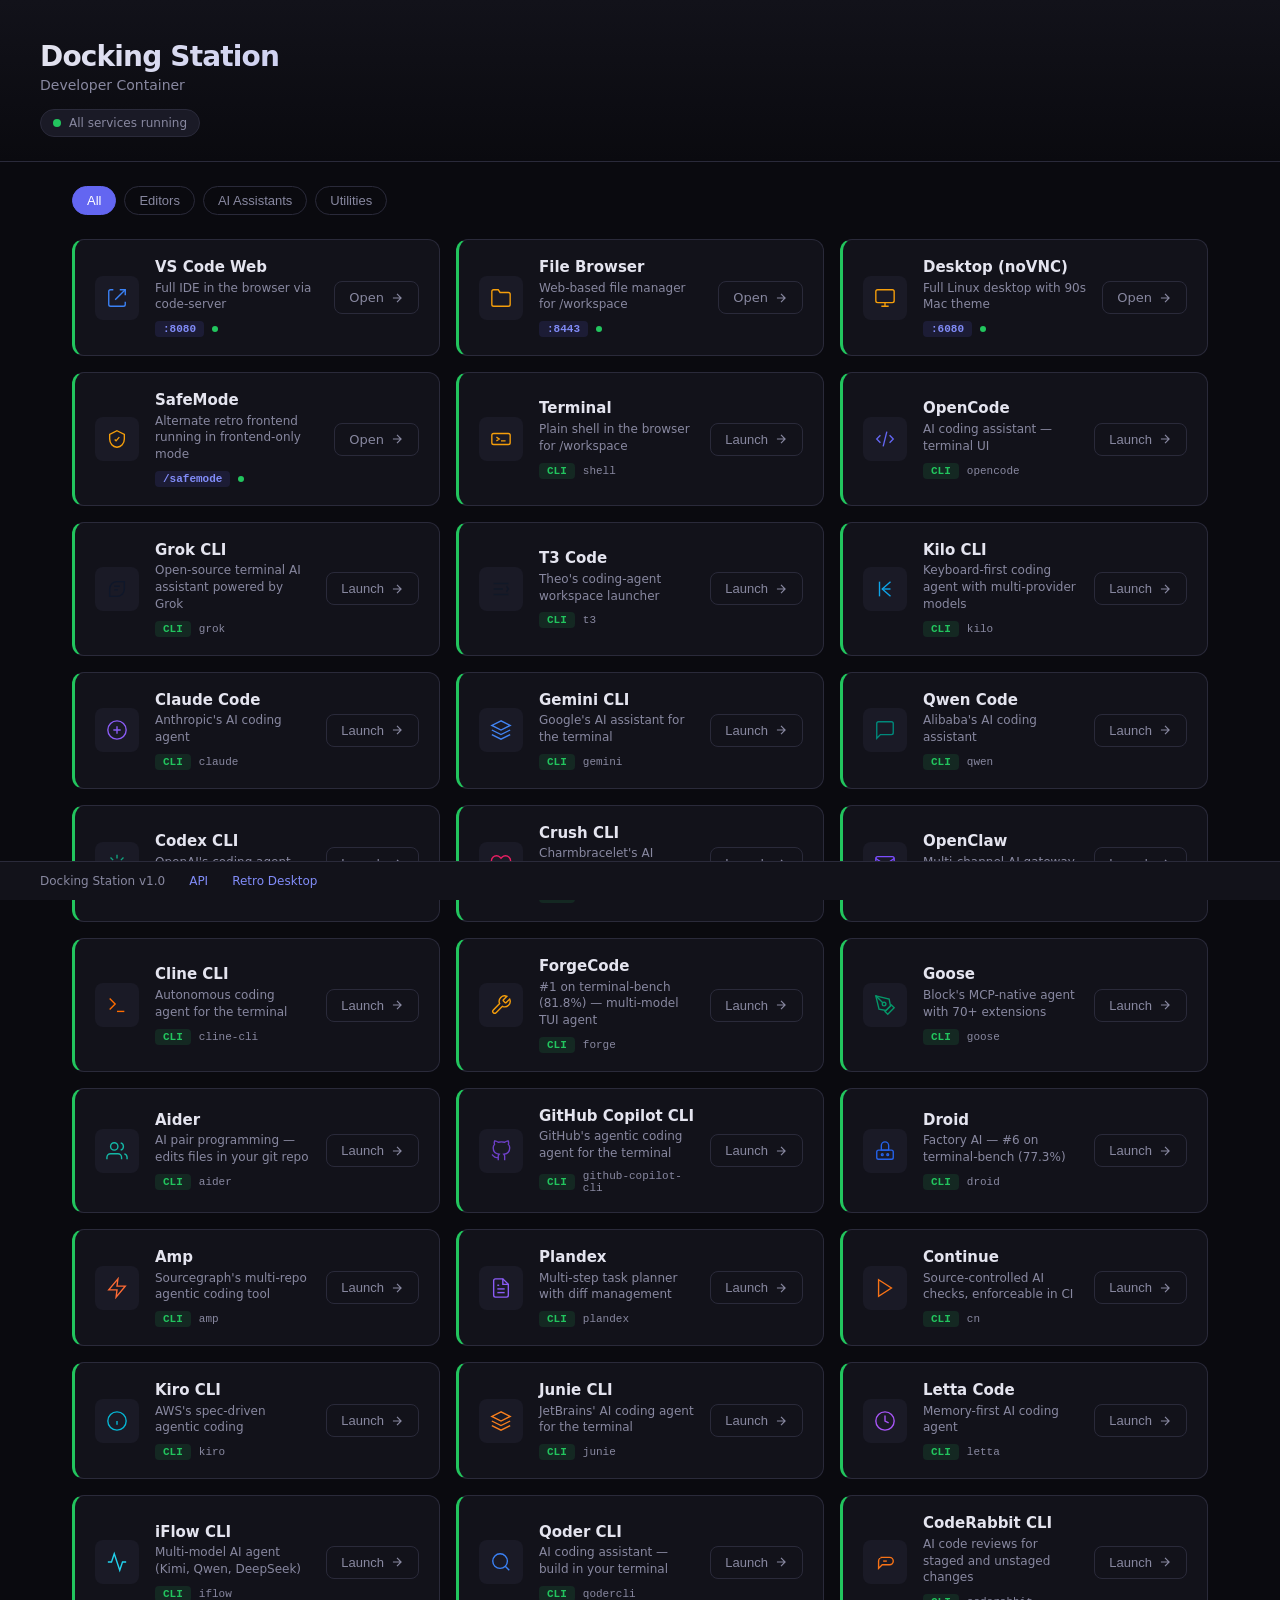
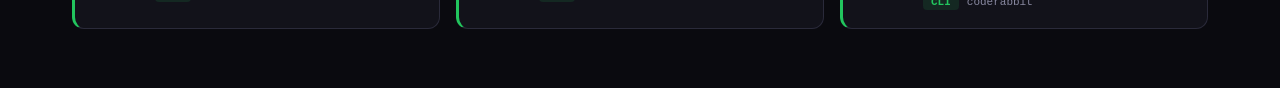
==== commit 05e7f149: "Update README and GitHub description for 30-tool inventory Reflects all recent additions: SafeMode, " ====
--- a/dev-container/dashboard/index.html
+++ b/dev-container/dashboard/index.html
@@ -110,6 +110,52 @@
         </a>
       </article>
 
+      <article class="tool-card" data-tool="safemode" data-category="utility" data-port="80" data-status="unknown">
+        <div class="card-icon utility-icon">
+          <svg viewBox="0 0 24 24" fill="none" stroke="currentColor" stroke-width="1.5">
+            <path d="M12 3l8 4v5c0 5-3.5 8.5-8 9-4.5-.5-8-4-8-9V7l8-4Z"/>
+            <path d="M9.5 12.5 11 14l3.5-4"/>
+          </svg>
+        </div>
+        <div class="card-body">
+          <h2>SafeMode</h2>
+          <p class="card-desc">Alternate retro frontend running in frontend-only mode</p>
+          <div class="card-meta">
+            <span class="port-badge">/safemode</span>
+            <span class="status-indicator" aria-label="status"></span>
+          </div>
+        </div>
+        <a href="/safemode/" class="card-link" target="_blank" rel="noopener" aria-label="Open SafeMode">
+          <span class="link-text">Open</span>
+          <svg viewBox="0 0 24 24" fill="none" stroke="currentColor" stroke-width="2" class="arrow-icon">
+            <path d="M5 12h14M12 5l7 7-7 7"/>
+          </svg>
+        </a>
+      </article>
+
+      <article class="tool-card cli-tool" data-tool="terminal" data-category="utility" data-command="shell" data-status="installed">
+        <div class="card-icon utility-icon">
+          <svg viewBox="0 0 24 24" fill="none" stroke="currentColor" stroke-width="1.5">
+            <path d="M4 6h16a2 2 0 0 1 2 2v8a2 2 0 0 1-2 2H4a2 2 0 0 1-2-2V8a2 2 0 0 1 2-2Z"/>
+            <path d="m7 10 3 2-3 2M12 14h5"/>
+          </svg>
+        </div>
+        <div class="card-body">
+          <h2>Terminal</h2>
+          <p class="card-desc">Plain shell in the browser for /workspace</p>
+          <div class="card-meta">
+            <span class="cli-badge">CLI</span>
+            <code class="cmd">shell</code>
+          </div>
+        </div>
+        <button class="card-link launch-cli" data-cmd="shell" aria-label="Launch terminal in browser">
+          <span class="link-text">Launch</span>
+          <svg viewBox="0 0 24 24" fill="none" stroke="currentColor" stroke-width="2" class="arrow-icon">
+            <path d="M5 12h14M12 5l7 7-7 7"/>
+          </svg>
+        </button>
+      </article>
+
       <article class="tool-card cli-tool" data-tool="opencode" data-category="ai" data-command="opencode" data-status="installed">
         <div class="card-icon ai-icon">
           <svg viewBox="0 0 24 24" fill="none" stroke="currentColor" stroke-width="1.5">
@@ -132,6 +178,74 @@
         </button>
       </article>
 
+
+      <article class="tool-card cli-tool" data-tool="grok-cli" data-category="ai" data-command="grok" data-status="installed">
+        <div class="card-icon ai-icon" style="--accent: #0F172A">
+          <svg viewBox="0 0 24 24" fill="none" stroke="currentColor" stroke-width="1.5">
+            <path d="M4 12c0-4.418 3.582-8 8-8h8v8c0 4.418-3.582 8-8 8H4z"/>
+            <path d="M9 9h6M9 13h4"/>
+          </svg>
+        </div>
+        <div class="card-body">
+          <h2>Grok CLI</h2>
+          <p class="card-desc">Open-source terminal AI assistant powered by Grok</p>
+          <div class="card-meta">
+            <span class="cli-badge">CLI</span>
+            <code class="cmd">grok</code>
+          </div>
+        </div>
+        <button class="card-link launch-cli" data-cmd="grok" aria-label="Launch Grok CLI in terminal">
+          <span class="link-text">Launch</span>
+          <svg viewBox="0 0 24 24" fill="none" stroke="currentColor" stroke-width="2" class="arrow-icon">
+            <path d="M5 12h14M12 5l7 7-7 7"/>
+          </svg>
+        </button>
+      </article>
+
+      <article class="tool-card cli-tool" data-tool="t3-code" data-category="ai" data-command="t3" data-status="installed">
+        <div class="card-icon ai-icon" style="--accent: #111827">
+          <svg viewBox="0 0 24 24" fill="none" stroke="currentColor" stroke-width="1.5">
+            <path d="M4 6h16M4 12h10M4 18h16"/><path d="M18 9l2 3-2 3"/>
+          </svg>
+        </div>
+        <div class="card-body">
+          <h2>T3 Code</h2>
+          <p class="card-desc">Theo's coding-agent workspace launcher</p>
+          <div class="card-meta">
+            <span class="cli-badge">CLI</span>
+            <code class="cmd">t3</code>
+          </div>
+        </div>
+        <button class="card-link launch-cli" data-cmd="t3" aria-label="Launch T3 Code in terminal">
+          <span class="link-text">Launch</span>
+          <svg viewBox="0 0 24 24" fill="none" stroke="currentColor" stroke-width="2" class="arrow-icon">
+            <path d="M5 12h14M12 5l7 7-7 7"/>
+          </svg>
+        </button>
+      </article>
+
+      <article class="tool-card cli-tool" data-tool="kilo-cli" data-category="ai" data-command="kilo" data-status="installed">
+        <div class="card-icon ai-icon" style="--accent: #0EA5E9">
+          <svg viewBox="0 0 24 24" fill="none" stroke="currentColor" stroke-width="1.5">
+            <path d="M6 4v16"/><path d="M18 4L9 12l9 8"/><path d="M9 12h9"/>
+          </svg>
+        </div>
+        <div class="card-body">
+          <h2>Kilo CLI</h2>
+          <p class="card-desc">Keyboard-first coding agent with multi-provider models</p>
+          <div class="card-meta">
+            <span class="cli-badge">CLI</span>
+            <code class="cmd">kilo</code>
+          </div>
+        </div>
+        <button class="card-link launch-cli" data-cmd="kilo" aria-label="Launch Kilo CLI in terminal">
+          <span class="link-text">Launch</span>
+          <svg viewBox="0 0 24 24" fill="none" stroke="currentColor" stroke-width="2" class="arrow-icon">
+            <path d="M5 12h14M12 5l7 7-7 7"/>
+          </svg>
+        </button>
+      </article>
+
       <article class="tool-card cli-tool" data-tool="claude-code" data-category="ai" data-command="claude" data-status="installed">
         <div class="card-icon ai-icon" style="--accent: #8B5CF6">
           <svg viewBox="0 0 24 24" fill="none" stroke="currentColor" stroke-width="1.5">
@@ -415,29 +529,6 @@
           </div>
         </div>
         <button class="card-link launch-cli" data-cmd="amp" aria-label="Launch Amp in terminal">
-          <span class="link-text">Launch</span>
-          <svg viewBox="0 0 24 24" fill="none" stroke="currentColor" stroke-width="2" class="arrow-icon">
-            <path d="M5 12h14M12 5l7 7-7 7"/>
-          </svg>
-        </button>
-      </article>
-
-      <article class="tool-card cli-tool" data-tool="amazon-q" data-category="ai" data-command="q" data-status="installed">
-        <div class="card-icon ai-icon" style="--accent: #FF9900">
-          <svg viewBox="0 0 24 24" fill="none" stroke="currentColor" stroke-width="1.5">
-            <path d="M21 16V8a2 2 0 00-1-1.73l-7-4a2 2 0 00-2 0l-7 4A2 2 0 003 8v8a2 2 0 001 1.73l7 4a2 2 0 002 0l7-4A2 2 0 0021 16z"/>
-            <polyline points="3.27 6.96 12 12.01 20.73 6.96"/><line x1="12" y1="22.08" x2="12" y2="12"/>
-          </svg>
-        </div>
-        <div class="card-body">
-          <h2>Amazon Q CLI</h2>
-          <p class="card-desc">AWS-integrated AI coding and cloud agent</p>
-          <div class="card-meta">
-            <span class="cli-badge">CLI</span>
-            <code class="cmd">q</code>
-          </div>
-        </div>
-        <button class="card-link launch-cli" data-cmd="q" aria-label="Launch Amazon Q in terminal">
           <span class="link-text">Launch</span>
           <svg viewBox="0 0 24 24" fill="none" stroke="currentColor" stroke-width="2" class="arrow-icon">
             <path d="M5 12h14M12 5l7 7-7 7"/>
@@ -591,7 +682,7 @@
           <p class="card-desc">AI coding assistant — build in your terminal</p>
           <div class="card-meta">
             <span class="cli-badge">CLI</span>
-            <code class="cmd">qoder</code>
+            <code class="cmd">qodercli</code>
           </div>
         </div>
         <button class="card-link launch-cli" data-cmd="qoder" aria-label="Launch Qoder in terminal">
@@ -602,43 +693,21 @@
         </button>
       </article>
 
-      <article class="tool-card cli-tool" data-tool="chaterm" data-category="ai" data-command="chaterm" data-status="installed">
-        <div class="card-icon ai-icon" style="--accent: #34D399">
-          <svg viewBox="0 0 24 24" fill="none" stroke="currentColor" stroke-width="1.5">
-            <rect x="2" y="3" width="20" height="14" rx="2"/><path d="M8 21h8M12 17v4"/>
-          </svg>
-        </div>
-        <div class="card-body">
-          <h2>Chaterm</h2>
-          <p class="card-desc">AI terminal for cloud infrastructure management</p>
-          <div class="card-meta">
-            <span class="cli-badge">CLI</span>
-            <code class="cmd">chaterm</code>
-          </div>
-        </div>
-        <button class="card-link launch-cli" data-cmd="chaterm" aria-label="Launch Chaterm in terminal">
-          <span class="link-text">Launch</span>
-          <svg viewBox="0 0 24 24" fill="none" stroke="currentColor" stroke-width="2" class="arrow-icon">
-            <path d="M5 12h14M12 5l7 7-7 7"/>
-          </svg>
-        </button>
-      </article>
-
-      <article class="tool-card cli-tool" data-tool="apex2" data-category="ai" data-command="apex2" data-status="installed">
-        <div class="card-icon ai-icon" style="--accent: #EF4444">
-          <svg viewBox="0 0 24 24" fill="none" stroke="currentColor" stroke-width="1.5">
-            <polygon points="12 2 15.09 8.26 22 9.27 17 14.14 18.18 21.02 12 17.77 5.82 21.02 7 14.14 2 9.27 8.91 8.26 12 2"/>
-          </svg>
-        </div>
-        <div class="card-body">
-          <h2>Apex2</h2>
-          <p class="card-desc">Terminal-Bench #1 (v1.0) — research coding agent</p>
-          <div class="card-meta">
-            <span class="cli-badge">CLI</span>
-            <code class="cmd">apex2</code>
-          </div>
-        </div>
-        <button class="card-link launch-cli" data-cmd="apex2" aria-label="Launch Apex2 in terminal">
+      <article class="tool-card cli-tool" data-tool="coderabbit-cli" data-category="ai" data-command="coderabbit" data-status="installed">
+        <div class="card-icon ai-icon" style="--accent: #F97316">
+          <svg viewBox="0 0 24 24" fill="none" stroke="currentColor" stroke-width="1.5">
+            <path d="M7 7h10a4 4 0 010 8H9l-4 4V11a4 4 0 014-4z"/><path d="M10 11h4"/>
+          </svg>
+        </div>
+        <div class="card-body">
+          <h2>CodeRabbit CLI</h2>
+          <p class="card-desc">AI code reviews for staged and unstaged changes</p>
+          <div class="card-meta">
+            <span class="cli-badge">CLI</span>
+            <code class="cmd">coderabbit</code>
+          </div>
+        </div>
+        <button class="card-link launch-cli" data-cmd="coderabbit" aria-label="Launch CodeRabbit CLI in terminal">
           <span class="link-text">Launch</span>
           <svg viewBox="0 0 24 24" fill="none" stroke="currentColor" stroke-width="2" class="arrow-icon">
             <path d="M5 12h14M12 5l7 7-7 7"/>
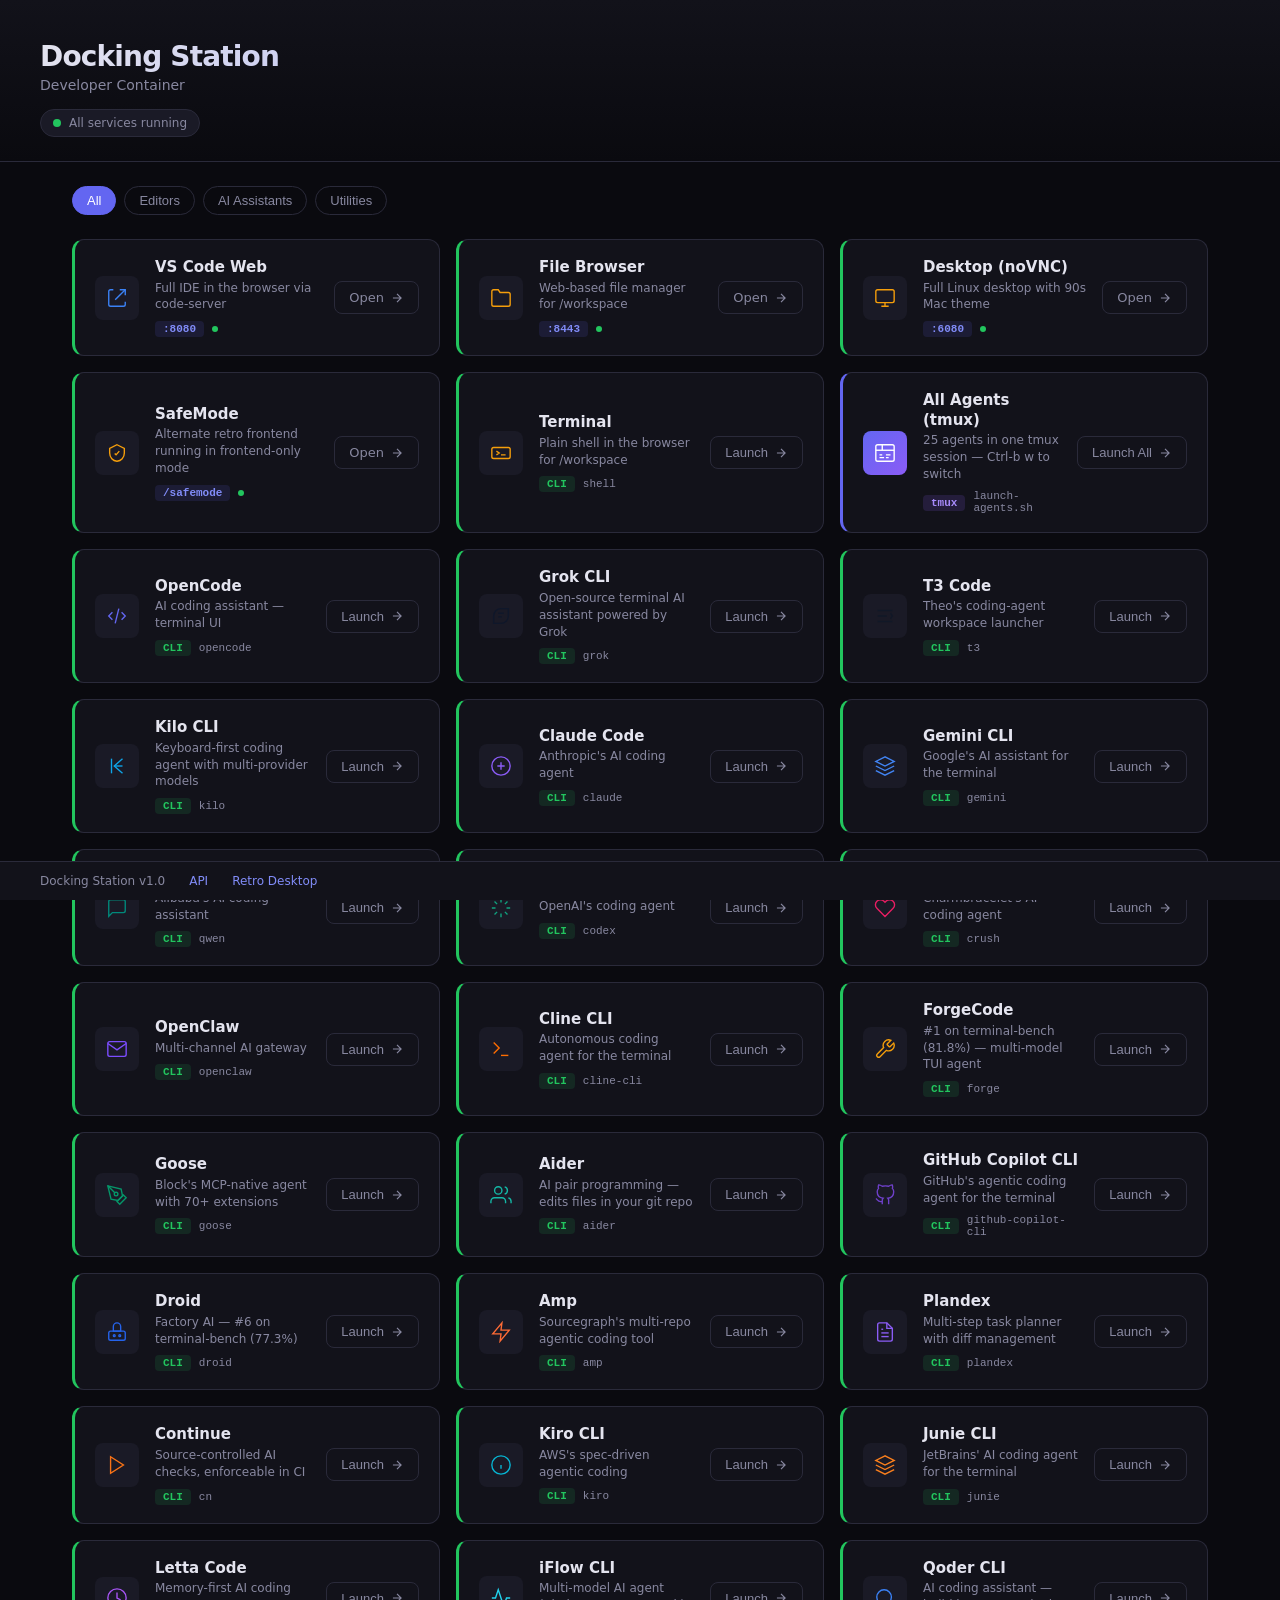
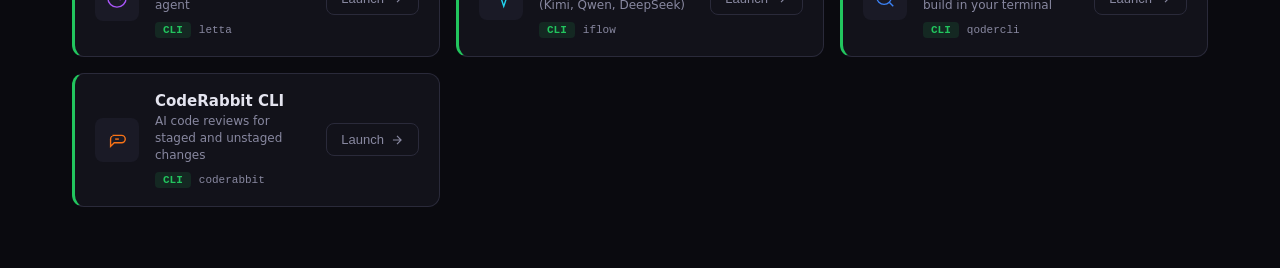
==== commit d1314422: "Add tmux multi-agent launcher — all 25 agents in one session launch-agents.sh creates a tmux session" ====
--- a/dev-container/dashboard/index.html
+++ b/dev-container/dashboard/index.html
@@ -156,6 +156,29 @@
         </button>
       </article>
 
+      <article class="tool-card" data-tool="agents" data-category="utility" data-status="up" style="border-left: 3px solid var(--accent);">
+        <div class="card-icon" style="background: linear-gradient(135deg, #6366F1, #8B5CF6); color: #fff;">
+          <svg viewBox="0 0 24 24" fill="none" stroke="currentColor" stroke-width="1.5">
+            <rect x="2" y="3" width="20" height="18" rx="2"/><path d="M2 9h20"/><path d="M9 3v6"/>
+            <path d="M6 14h3M6 17h5M13 14h5M13 17h3"/>
+          </svg>
+        </div>
+        <div class="card-body">
+          <h2>All Agents (tmux)</h2>
+          <p class="card-desc">25 agents in one tmux session — Ctrl-b w to switch</p>
+          <div class="card-meta">
+            <span class="port-badge" style="background: rgba(139,92,246,0.15); color: #A78BFA;">tmux</span>
+            <code class="cmd">launch-agents.sh</code>
+          </div>
+        </div>
+        <button class="card-link launch-cli" data-cmd="agents" aria-label="Launch all agents in tmux">
+          <span class="link-text">Launch All</span>
+          <svg viewBox="0 0 24 24" fill="none" stroke="currentColor" stroke-width="2" class="arrow-icon">
+            <path d="M5 12h14M12 5l7 7-7 7"/>
+          </svg>
+        </button>
+      </article>
+
       <article class="tool-card cli-tool" data-tool="opencode" data-category="ai" data-command="opencode" data-status="installed">
         <div class="card-icon ai-icon">
           <svg viewBox="0 0 24 24" fill="none" stroke="currentColor" stroke-width="1.5">
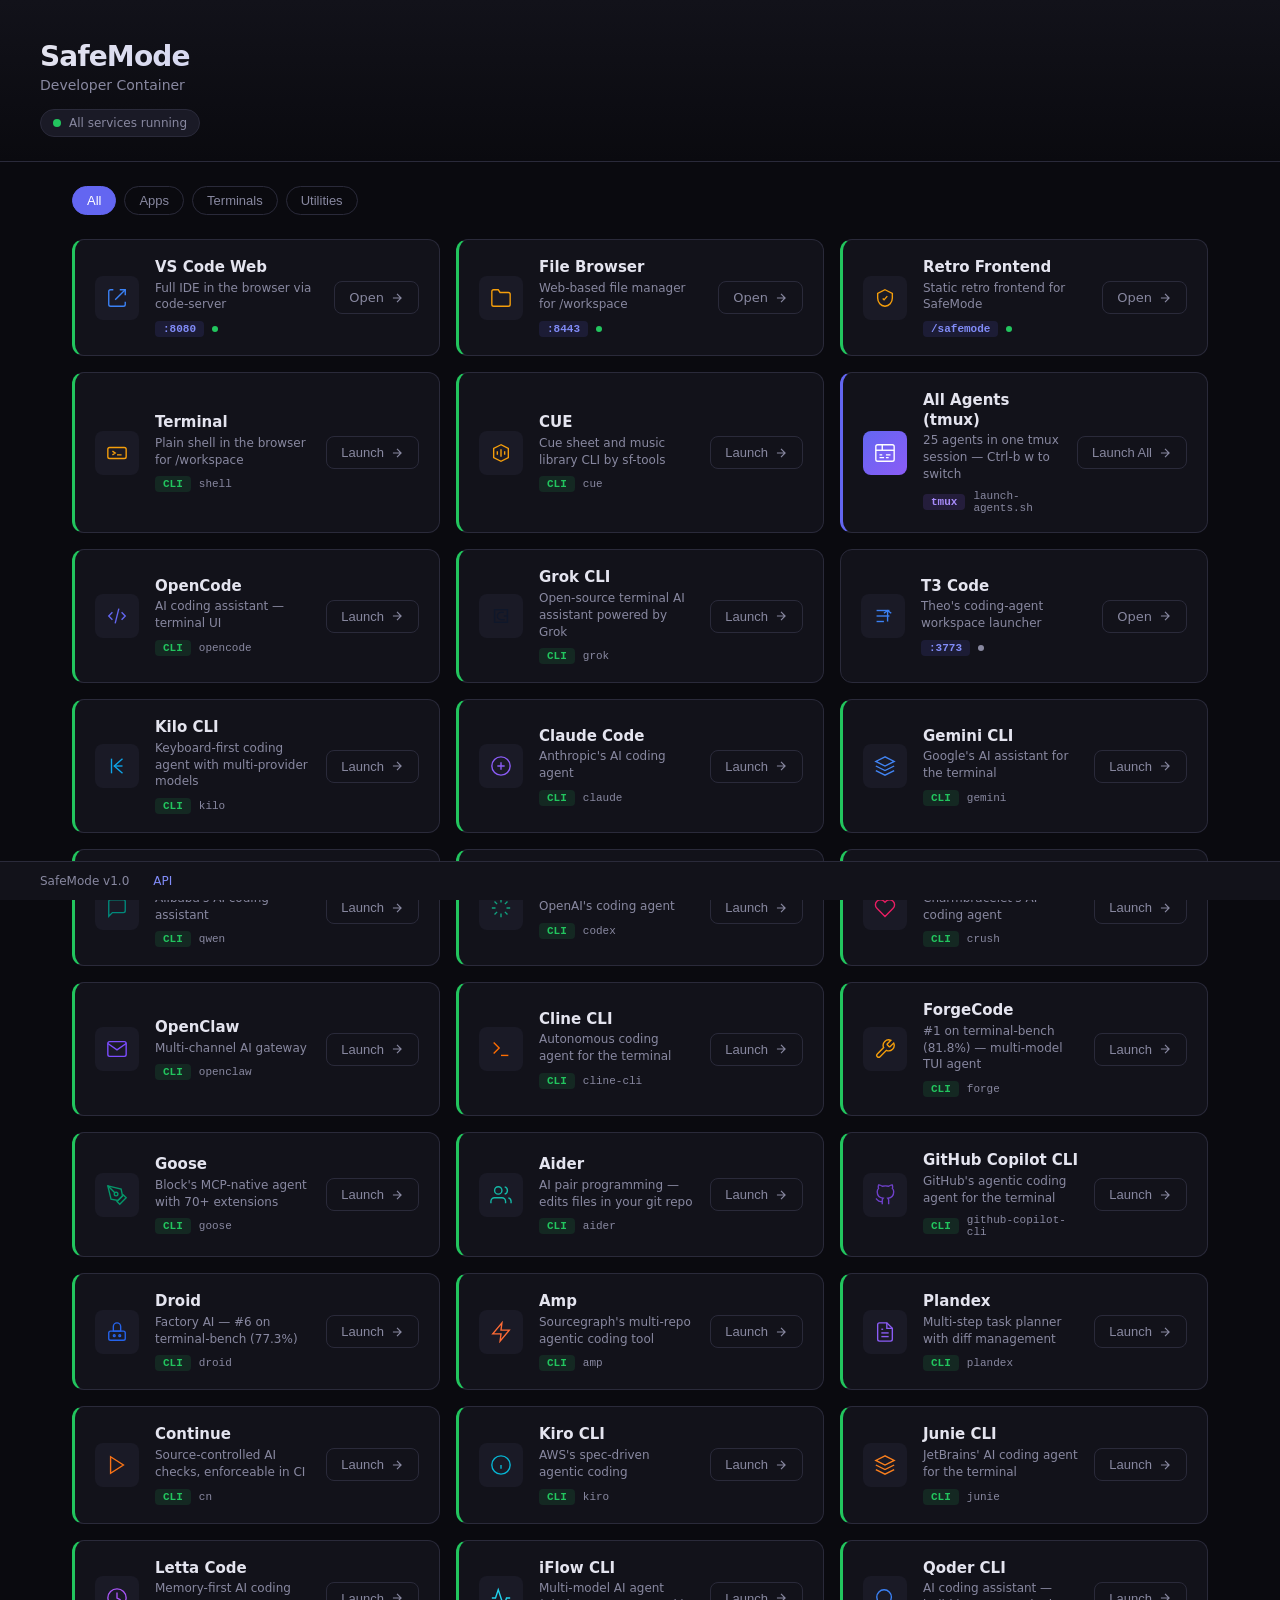
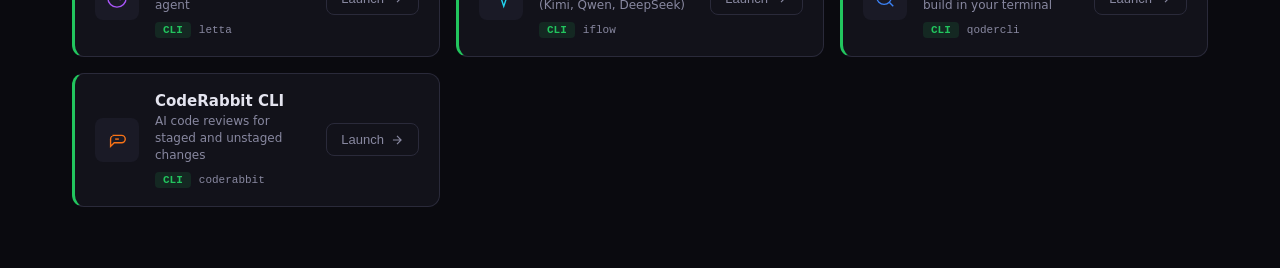
==== commit e6efc078: "Fix WebSocket proxy for terminal on localhost Added nginx map directive so Connection header is only" ====
--- a/dev-container/dashboard/index.html
+++ b/dev-container/dashboard/index.html
@@ -1,16 +1,16 @@
 <!DOCTYPE html>
-<html lang="en" data-app="dockingstation" data-version="1.0.0">
+<html lang="en" data-app="safemode" data-version="1.0.0">
 <head>
   <meta charset="utf-8">
   <meta name="viewport" content="width=device-width, initial-scale=1">
-  <title>Docking Station</title>
+  <title>SafeMode</title>
   <meta name="description" content="Developer container dashboard with AI coding tools">
   <link rel="stylesheet" href="style.css">
   <script type="application/ld+json">
   {
     "@context": "https://schema.org",
     "@type": "WebApplication",
-    "name": "Docking Station",
+    "name": "SafeMode",
     "description": "Developer container with 10 AI coding tools, accessible via web dashboard",
     "applicationCategory": "DeveloperApplication",
     "operatingSystem": "Ubuntu 22.04 LTS"
@@ -20,7 +20,7 @@
 <body>
   <header role="banner">
     <div class="header-content">
-      <h1>Docking Station</h1>
+      <h1>SafeMode</h1>
       <p class="subtitle">Developer Container</p>
       <div class="status-bar" role="status" aria-live="polite">
         <span class="status-dot" id="status-dot"></span>
@@ -33,8 +33,8 @@
     <nav aria-label="Tool categories">
       <div class="filter-bar">
         <button class="filter-btn active" data-filter="all">All</button>
-        <button class="filter-btn" data-filter="editor">Editors</button>
-        <button class="filter-btn" data-filter="ai">AI Assistants</button>
+        <button class="filter-btn" data-filter="editor">Apps</button>
+        <button class="filter-btn" data-filter="ai">Terminals</button>
         <button class="filter-btn" data-filter="utility">Utilities</button>
       </div>
     </nav>
@@ -87,29 +87,6 @@
         </a>
       </article>
 
-      <article class="tool-card" data-tool="novnc" data-category="utility" data-port="6080" data-status="unknown">
-        <div class="card-icon utility-icon">
-          <svg viewBox="0 0 24 24" fill="none" stroke="currentColor" stroke-width="1.5">
-            <rect x="2" y="3" width="20" height="14" rx="2"/>
-            <path d="M8 21h8M12 17v4"/>
-          </svg>
-        </div>
-        <div class="card-body">
-          <h2>Desktop (noVNC)</h2>
-          <p class="card-desc">Full Linux desktop with 90s Mac theme</p>
-          <div class="card-meta">
-            <span class="port-badge">:6080</span>
-            <span class="status-indicator" aria-label="status"></span>
-          </div>
-        </div>
-        <a href="/desktop/" class="card-link" target="_blank" rel="noopener" aria-label="Open Desktop">
-          <span class="link-text">Open</span>
-          <svg viewBox="0 0 24 24" fill="none" stroke="currentColor" stroke-width="2" class="arrow-icon">
-            <path d="M5 12h14M12 5l7 7-7 7"/>
-          </svg>
-        </a>
-      </article>
-
       <article class="tool-card" data-tool="safemode" data-category="utility" data-port="80" data-status="unknown">
         <div class="card-icon utility-icon">
           <svg viewBox="0 0 24 24" fill="none" stroke="currentColor" stroke-width="1.5">
@@ -118,14 +95,14 @@
           </svg>
         </div>
         <div class="card-body">
-          <h2>SafeMode</h2>
-          <p class="card-desc">Alternate retro frontend running in frontend-only mode</p>
+          <h2>Retro Frontend</h2>
+          <p class="card-desc">Static retro frontend for SafeMode</p>
           <div class="card-meta">
             <span class="port-badge">/safemode</span>
             <span class="status-indicator" aria-label="status"></span>
           </div>
         </div>
-        <a href="/safemode/" class="card-link" target="_blank" rel="noopener" aria-label="Open SafeMode">
+        <a href="/safemode/" class="card-link" target="_blank" rel="noopener" aria-label="Open Retro Frontend">
           <span class="link-text">Open</span>
           <svg viewBox="0 0 24 24" fill="none" stroke="currentColor" stroke-width="2" class="arrow-icon">
             <path d="M5 12h14M12 5l7 7-7 7"/>
@@ -156,6 +133,29 @@
         </button>
       </article>
 
+      <article class="tool-card cli-tool" data-tool="cue" data-category="utility" data-command="cue" data-status="installed">
+        <div class="card-icon utility-icon">
+          <svg viewBox="0 0 24 24" fill="none" stroke="currentColor" stroke-width="1.5">
+            <path d="M12 3 4 7v10l8 4 8-4V7l-8-4Z"/>
+            <path d="M8 10v4M12 8v8M16 10v4"/>
+          </svg>
+        </div>
+        <div class="card-body">
+          <h2>CUE</h2>
+          <p class="card-desc">Cue sheet and music library CLI by sf-tools</p>
+          <div class="card-meta">
+            <span class="cli-badge">CLI</span>
+            <code class="cmd">cue</code>
+          </div>
+        </div>
+        <button class="card-link launch-cli" data-cmd="cue" aria-label="Launch CUE in browser terminal">
+          <span class="link-text">Launch</span>
+          <svg viewBox="0 0 24 24" fill="none" stroke="currentColor" stroke-width="2" class="arrow-icon">
+            <path d="M5 12h14M12 5l7 7-7 7"/>
+          </svg>
+        </button>
+      </article>
+
       <article class="tool-card" data-tool="agents" data-category="utility" data-status="up" style="border-left: 3px solid var(--accent);">
         <div class="card-icon" style="background: linear-gradient(135deg, #6366F1, #8B5CF6); color: #fff;">
           <svg viewBox="0 0 24 24" fill="none" stroke="currentColor" stroke-width="1.5">
@@ -205,8 +205,9 @@
       <article class="tool-card cli-tool" data-tool="grok-cli" data-category="ai" data-command="grok" data-status="installed">
         <div class="card-icon ai-icon" style="--accent: #0F172A">
           <svg viewBox="0 0 24 24" fill="none" stroke="currentColor" stroke-width="1.5">
-            <path d="M4 12c0-4.418 3.582-8 8-8h8v8c0 4.418-3.582 8-8 8H4z"/>
-            <path d="M9 9h6M9 13h4"/>
+            <path d="M5 5h14v14H5z"/>
+            <path d="M15 8h-3a4 4 0 1 0 0 8h4"/>
+            <path d="M15 12h4"/>
           </svg>
         </div>
         <div class="card-body">
@@ -225,26 +226,30 @@
         </button>
       </article>
 
-      <article class="tool-card cli-tool" data-tool="t3-code" data-category="ai" data-command="t3" data-status="installed">
-        <div class="card-icon ai-icon" style="--accent: #111827">
-          <svg viewBox="0 0 24 24" fill="none" stroke="currentColor" stroke-width="1.5">
-            <path d="M4 6h16M4 12h10M4 18h16"/><path d="M18 9l2 3-2 3"/>
+      <article class="tool-card" data-tool="t3-code" data-category="editor" data-port="3773" data-status="unknown">
+        <div class="card-icon editor-icon" style="--accent: #111827">
+          <svg viewBox="0 0 24 24" fill="none" stroke="currentColor" stroke-width="1.5">
+            <path d="M5 6h14"/>
+            <path d="M5 12h14"/>
+            <path d="M5 18h8"/>
+            <path d="M17 6v12"/>
+            <path d="M13 9l4-3 4 3"/>
           </svg>
         </div>
         <div class="card-body">
           <h2>T3 Code</h2>
           <p class="card-desc">Theo's coding-agent workspace launcher</p>
           <div class="card-meta">
-            <span class="cli-badge">CLI</span>
-            <code class="cmd">t3</code>
-          </div>
-        </div>
-        <button class="card-link launch-cli" data-cmd="t3" aria-label="Launch T3 Code in terminal">
-          <span class="link-text">Launch</span>
-          <svg viewBox="0 0 24 24" fill="none" stroke="currentColor" stroke-width="2" class="arrow-icon">
-            <path d="M5 12h14M12 5l7 7-7 7"/>
-          </svg>
-        </button>
+            <span class="port-badge">:3773</span>
+            <span class="status-indicator" aria-label="status"></span>
+          </div>
+        </div>
+        <a href="/t3-launch" class="card-link" target="_blank" rel="noopener" aria-label="Open T3 Code">
+          <span class="link-text">Open</span>
+          <svg viewBox="0 0 24 24" fill="none" stroke="currentColor" stroke-width="2" class="arrow-icon">
+            <path d="M5 12h14M12 5l7 7-7 7"/>
+          </svg>
+        </a>
       </article>
 
       <article class="tool-card cli-tool" data-tool="kilo-cli" data-category="ai" data-command="kilo" data-status="installed">
@@ -743,9 +748,8 @@
 
   <footer role="contentinfo">
     <div class="footer-content">
-      <span>Docking Station v1.0</span>
+      <span>SafeMode v1.0</span>
       <a href="/api/tools" target="_blank" aria-label="Tools API (JSON)">API</a>
-      <a href="/desktop/" target="_blank" aria-label="Open retro desktop">Retro Desktop</a>
     </div>
   </footer>
 
--- a/dev-container/dashboard/style.css
+++ b/dev-container/dashboard/style.css
@@ -1,4 +1,4 @@
-/* ── Docking Station Dashboard ── */
+/* ── SafeMode Dashboard ── */
 
 :root {
   --bg:        #0a0a0f;
